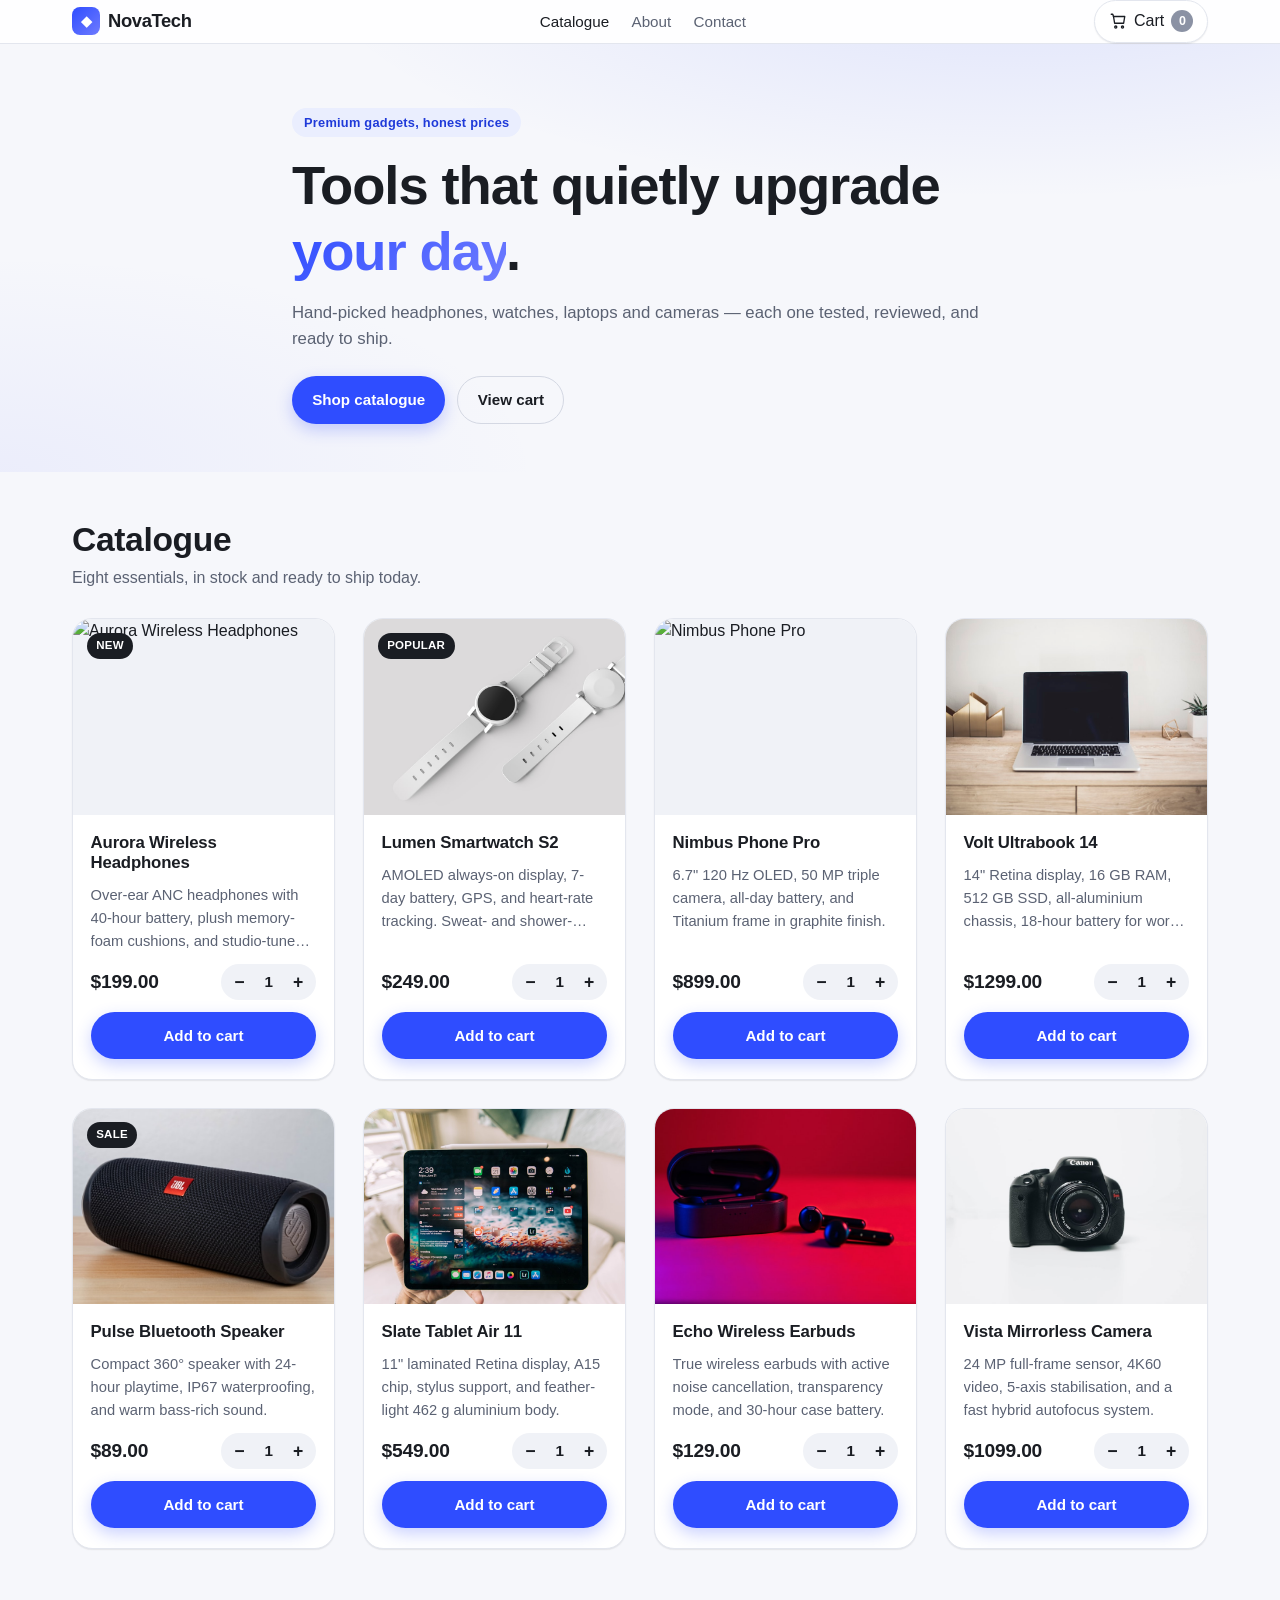
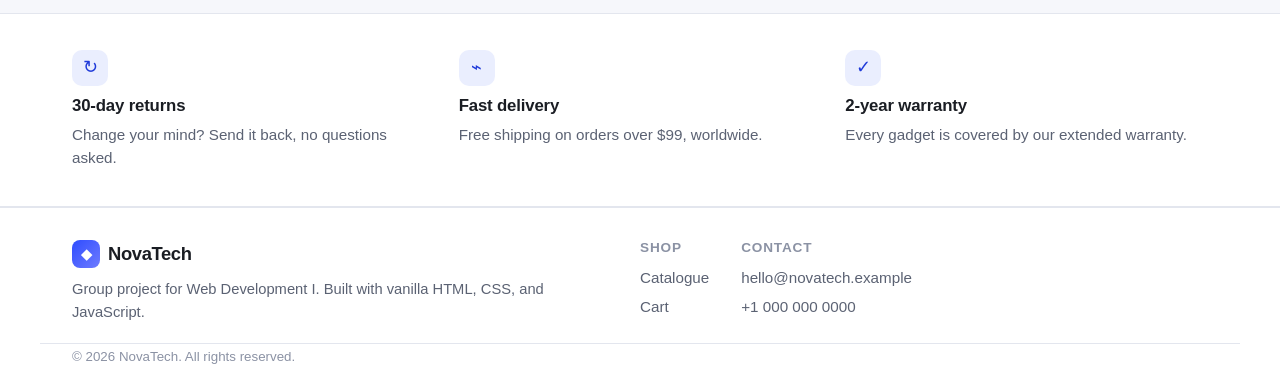
==== index.html @ 15fd9c62 "Build NovaTech gadgets shop (catalogue + cart) Add the catalogue and cart pages with vanilla HTML/CS" ====
<!DOCTYPE html>
<html lang="en">
  <head>
    <meta charset="UTF-8" />
    <meta name="viewport" content="width=device-width, initial-scale=1.0" />
    <title>NovaTech — Gadgets Shop</title>
    <meta
      name="description"
      content="NovaTech: a curated catalogue of premium gadgets — headphones, smartwatches, laptops and more."
    />
    <link rel="stylesheet" href="css/styles.css" />
  </head>
  <body>
    <header class="site-header">
      <div class="container header-inner">
        <a class="logo" href="index.html" aria-label="NovaTech home">
          <span class="logo-mark" aria-hidden="true">◆</span>
          <span class="logo-text">NovaTech</span>
        </a>
        <nav class="primary-nav" aria-label="Primary">
          <a href="index.html" class="nav-link active">Catalogue</a>
          <a href="#about" class="nav-link">About</a>
          <a href="#contact" class="nav-link">Contact</a>
        </nav>
        <a href="cart.html" class="cart-button" aria-label="Open cart">
          <svg
            class="cart-icon"
            viewBox="0 0 24 24"
            fill="none"
            stroke="currentColor"
            stroke-width="1.8"
            stroke-linecap="round"
            stroke-linejoin="round"
            aria-hidden="true"
          >
            <path d="M6 6h15l-1.5 9h-12z" />
            <circle cx="9" cy="20" r="1.4" />
            <circle cx="18" cy="20" r="1.4" />
            <path d="M3 3h2l1 3" />
          </svg>
          <span class="cart-label">Cart</span>
          <span class="cart-count" id="cart-count" aria-live="polite">0</span>
        </a>
      </div>
    </header>

    <main>
      <section class="hero">
        <div class="container hero-inner">
          <p class="eyebrow">Premium gadgets, honest prices</p>
          <h1 class="hero-title">
            Tools that quietly upgrade <span class="accent">your day</span>.
          </h1>
          <p class="hero-text">
            Hand-picked headphones, watches, laptops and cameras — each one
            tested, reviewed, and ready to ship.
          </p>
          <div class="hero-actions">
            <a href="#catalogue" class="button button-primary">Shop catalogue</a>
            <a href="cart.html" class="button button-ghost">View cart</a>
          </div>
        </div>
      </section>

      <section id="catalogue" class="catalogue">
        <div class="container">
          <div class="section-head">
            <h2 class="section-title">Catalogue</h2>
            <p class="section-sub">
              Eight essentials, in stock and ready to ship today.
            </p>
          </div>
          <div class="product-grid" id="product-grid">
            <!-- Filled by catalog.js -->
          </div>
        </div>
      </section>

      <section id="about" class="info-band">
        <div class="container info-grid">
          <div class="info-item">
            <div class="info-icon" aria-hidden="true">↻</div>
            <h3>30-day returns</h3>
            <p>Change your mind? Send it back, no questions asked.</p>
          </div>
          <div class="info-item">
            <div class="info-icon" aria-hidden="true">⌁</div>
            <h3>Fast delivery</h3>
            <p>Free shipping on orders over $99, worldwide.</p>
          </div>
          <div class="info-item">
            <div class="info-icon" aria-hidden="true">✓</div>
            <h3>2-year warranty</h3>
            <p>Every gadget is covered by our extended warranty.</p>
          </div>
        </div>
      </section>
    </main>

    <footer id="contact" class="site-footer">
      <div class="container footer-inner">
        <div>
          <a class="logo" href="index.html">
            <span class="logo-mark" aria-hidden="true">◆</span>
            <span class="logo-text">NovaTech</span>
          </a>
          <p class="footer-text">
            Group project for Web Development I. Built with vanilla HTML, CSS,
            and JavaScript.
          </p>
        </div>
        <div class="footer-cols">
          <div>
            <h4>Shop</h4>
            <a href="index.html#catalogue">Catalogue</a>
            <a href="cart.html">Cart</a>
          </div>
          <div>
            <h4>Contact</h4>
            <a href="mailto:hello@novatech.example">hello@novatech.example</a>
            <a href="tel:+10000000000">+1 000 000 0000</a>
          </div>
        </div>
      </div>
      <div class="container footer-bottom">
        <small>© <span id="year"></span> NovaTech. All rights reserved.</small>
      </div>
    </footer>

    <div class="toast" id="toast" role="status" aria-live="polite"></div>

    <script src="js/data.js"></script>
    <script src="js/cart-store.js"></script>
    <script src="js/header.js"></script>
    <script src="js/catalog.js"></script>
  </body>
</html>
---- css/styles.css ----
/* ----------------------------------------------------------
   NovaTech – styles
   Mobile-first stylesheet with three breakpoints:
     • base   : phones        (< 640px)
     • tablet : 640–1023px
     • desktop: 1024px and up
---------------------------------------------------------- */

:root {
  --bg: #f6f7fb;
  --surface: #ffffff;
  --surface-2: #f0f2f7;
  --text: #1a1d23;
  --text-muted: #5b6273;
  --text-soft: #8b92a4;
  --border: #e3e6ee;
  --border-strong: #d4d8e3;
  --accent: #2f4dff;
  --accent-strong: #1f3ad9;
  --accent-soft: #eaeefe;
  --positive: #1f9d55;
  --danger: #c8385a;
  --shadow-sm: 0 1px 2px rgba(20, 24, 35, 0.04),
    0 1px 1px rgba(20, 24, 35, 0.04);
  --shadow-md: 0 6px 16px rgba(20, 24, 35, 0.06),
    0 2px 4px rgba(20, 24, 35, 0.04);
  --shadow-lg: 0 18px 40px rgba(20, 24, 35, 0.1),
    0 4px 8px rgba(20, 24, 35, 0.04);
  --radius-sm: 8px;
  --radius-md: 14px;
  --radius-lg: 20px;
  --radius-pill: 999px;
  --container: 1200px;
  --transition: 180ms cubic-bezier(0.4, 0, 0.2, 1);
}

* {
  box-sizing: border-box;
}

[hidden] {
  display: none !important;
}

html {
  -webkit-text-size-adjust: 100%;
}

body {
  margin: 0;
  font-family: -apple-system, BlinkMacSystemFont, 'Segoe UI', Roboto, Inter,
    'Helvetica Neue', Arial, sans-serif;
  font-size: 16px;
  line-height: 1.55;
  color: var(--text);
  background: var(--bg);
  -webkit-font-smoothing: antialiased;
  -moz-osx-font-smoothing: grayscale;
  min-height: 100vh;
  display: flex;
  flex-direction: column;
}

main {
  flex: 1 0 auto;
}

img {
  max-width: 100%;
  display: block;
}

a {
  color: inherit;
  text-decoration: none;
}

h1,
h2,
h3,
h4 {
  margin: 0;
  font-weight: 600;
  letter-spacing: -0.01em;
  line-height: 1.2;
}

p {
  margin: 0;
}

button {
  font: inherit;
}

.container {
  max-width: var(--container);
  margin: 0 auto;
  padding: 0 1rem;
}

/* ===== Header ===== */
.site-header {
  position: sticky;
  top: 0;
  z-index: 20;
  background: rgba(255, 255, 255, 0.85);
  backdrop-filter: saturate(150%) blur(10px);
  -webkit-backdrop-filter: saturate(150%) blur(10px);
  border-bottom: 1px solid var(--border);
}

.header-inner {
  display: flex;
  align-items: center;
  justify-content: space-between;
  gap: 1rem;
  padding: 0.85rem 1rem;
}

.logo {
  display: inline-flex;
  align-items: center;
  gap: 0.5rem;
  font-weight: 700;
  letter-spacing: -0.02em;
  font-size: 1.15rem;
}

.logo-mark {
  display: inline-grid;
  place-items: center;
  width: 28px;
  height: 28px;
  border-radius: 8px;
  background: linear-gradient(135deg, var(--accent), #6e7bff);
  color: #fff;
  font-size: 0.9rem;
}

.primary-nav {
  display: none;
  gap: 1.4rem;
}

.nav-link {
  color: var(--text-muted);
  font-weight: 500;
  font-size: 0.95rem;
  transition: color var(--transition);
}

.nav-link:hover,
.nav-link.active {
  color: var(--text);
}

.cart-button {
  display: inline-flex;
  align-items: center;
  gap: 0.45rem;
  padding: 0.5rem 0.85rem;
  border-radius: var(--radius-pill);
  background: var(--surface);
  border: 1px solid var(--border);
  box-shadow: var(--shadow-sm);
  color: var(--text);
  font-weight: 500;
  transition: transform var(--transition), border-color var(--transition);
}

.cart-button:hover {
  border-color: var(--border-strong);
  transform: translateY(-1px);
}

.cart-button.active {
  border-color: var(--accent);
  color: var(--accent);
}

.cart-icon {
  width: 18px;
  height: 18px;
}

.cart-label {
  display: none;
}

.cart-count {
  display: inline-grid;
  place-items: center;
  min-width: 22px;
  height: 22px;
  padding: 0 6px;
  border-radius: var(--radius-pill);
  background: var(--accent);
  color: #fff;
  font-size: 0.78rem;
  font-weight: 600;
  line-height: 1;
  transition: background var(--transition);
}

.cart-count[data-empty='true'] {
  background: var(--text-soft);
}

/* ===== Hero ===== */
.hero {
  padding: 3rem 0 2rem;
  background: radial-gradient(
      1200px 400px at 80% -20%,
      rgba(47, 77, 255, 0.12),
      transparent 60%
    ),
    radial-gradient(
      900px 360px at 0% 100%,
      rgba(110, 123, 255, 0.08),
      transparent 60%
    );
}

.hero-inner {
  max-width: 760px;
}

.eyebrow {
  display: inline-block;
  padding: 0.3rem 0.75rem;
  border-radius: var(--radius-pill);
  background: var(--accent-soft);
  color: var(--accent-strong);
  font-size: 0.8rem;
  font-weight: 600;
  letter-spacing: 0.02em;
  margin-bottom: 1rem;
}

.hero-title {
  font-size: clamp(2rem, 5vw + 1rem, 3.4rem);
  letter-spacing: -0.02em;
  margin-bottom: 1rem;
}

.accent {
  background: linear-gradient(135deg, var(--accent), #6e7bff);
  -webkit-background-clip: text;
  background-clip: text;
  color: transparent;
}

.hero-text {
  color: var(--text-muted);
  font-size: 1.05rem;
  margin-bottom: 1.5rem;
}

.hero-actions {
  display: flex;
  gap: 0.75rem;
  flex-wrap: wrap;
}

/* ===== Buttons ===== */
.button {
  --bg: var(--accent);
  --fg: #fff;
  display: inline-flex;
  align-items: center;
  justify-content: center;
  gap: 0.4rem;
  padding: 0.7rem 1.2rem;
  border-radius: var(--radius-pill);
  border: 1px solid transparent;
  background: var(--bg);
  color: var(--fg);
  font-weight: 600;
  font-size: 0.95rem;
  cursor: pointer;
  transition: transform var(--transition), background var(--transition),
    border-color var(--transition), box-shadow var(--transition),
    color var(--transition);
}

.button:focus-visible {
  outline: 2px solid var(--accent);
  outline-offset: 3px;
}

.button:hover {
  transform: translateY(-1px);
}

.button:disabled {
  opacity: 0.7;
  cursor: not-allowed;
  transform: none;
}

.button-primary {
  --bg: var(--accent);
  --fg: #fff;
  box-shadow: 0 6px 16px rgba(47, 77, 255, 0.25);
}

.button-primary:hover {
  background: var(--accent-strong);
}

.button-ghost {
  --bg: transparent;
  --fg: var(--text);
  border-color: var(--border-strong);
}

.button-ghost:hover {
  background: var(--surface);
}

.button-link {
  --bg: transparent;
  --fg: var(--accent-strong);
  padding: 0.4rem 0;
  border-radius: 0;
  font-weight: 500;
}

.button-link:hover {
  background: transparent;
  color: var(--accent);
  transform: none;
}

.button-block {
  width: 100%;
}

/* ===== Section heads ===== */
.catalogue {
  padding: 3rem 0 4rem;
}

.section-head {
  margin-bottom: 1.75rem;
  display: flex;
  flex-direction: column;
  gap: 0.35rem;
}

.section-title {
  font-size: clamp(1.6rem, 3vw, 2.1rem);
}

.section-sub {
  color: var(--text-muted);
}

/* ===== Product grid ===== */
.product-grid {
  display: grid;
  grid-template-columns: 1fr;
  gap: 1.25rem;
}

.product-card {
  display: flex;
  flex-direction: column;
  background: var(--surface);
  border: 1px solid var(--border);
  border-radius: var(--radius-lg);
  overflow: hidden;
  box-shadow: var(--shadow-sm);
  transition: transform var(--transition), box-shadow var(--transition),
    border-color var(--transition);
}

.product-card:hover {
  transform: translateY(-2px);
  border-color: var(--border-strong);
  box-shadow: var(--shadow-md);
}

.product-media {
  position: relative;
  aspect-ratio: 4 / 3;
  background: var(--surface-2);
  overflow: hidden;
}

.product-image {
  width: 100%;
  height: 100%;
  object-fit: cover;
  transition: transform 400ms ease;
}

.product-card:hover .product-image {
  transform: scale(1.04);
}

.product-badge {
  position: absolute;
  top: 0.85rem;
  left: 0.85rem;
  padding: 0.25rem 0.6rem;
  border-radius: var(--radius-pill);
  background: var(--text);
  color: #fff;
  font-size: 0.72rem;
  font-weight: 600;
  letter-spacing: 0.02em;
  text-transform: uppercase;
}

.product-body {
  padding: 1.1rem 1.1rem 1.2rem;
  display: flex;
  flex-direction: column;
  gap: 0.7rem;
  flex: 1;
}

.product-name {
  font-size: 1.05rem;
}

.product-desc {
  color: var(--text-muted);
  font-size: 0.92rem;
  display: -webkit-box;
  -webkit-line-clamp: 3;
  -webkit-box-orient: vertical;
  overflow: hidden;
}

.product-foot {
  display: flex;
  align-items: center;
  justify-content: space-between;
  gap: 0.75rem;
  margin-top: auto;
}

.product-price {
  font-size: 1.2rem;
  font-weight: 700;
  letter-spacing: -0.01em;
}

/* ===== Quantity control ===== */
.qty-control,
.cart-row-qty {
  display: inline-flex;
  align-items: center;
  background: var(--surface-2);
  border-radius: var(--radius-pill);
  padding: 0.2rem;
  gap: 0.15rem;
}

.qty-btn {
  width: 30px;
  height: 30px;
  border: 0;
  border-radius: var(--radius-pill);
  background: transparent;
  color: var(--text);
  font-size: 1.1rem;
  font-weight: 600;
  cursor: pointer;
  transition: background var(--transition);
}

.qty-btn:hover {
  background: var(--surface);
}

.qty-btn:focus-visible {
  outline: 2px solid var(--accent);
  outline-offset: 1px;
}

.qty-value {
  min-width: 24px;
  text-align: center;
  font-weight: 600;
  font-size: 0.95rem;
}

/* ===== Info band ===== */
.info-band {
  background: var(--surface);
  border-top: 1px solid var(--border);
  border-bottom: 1px solid var(--border);
  padding: 2.25rem 0;
}

.info-grid {
  display: grid;
  grid-template-columns: 1fr;
  gap: 1.5rem;
}

.info-item {
  display: flex;
  flex-direction: column;
  gap: 0.4rem;
}

.info-icon {
  display: inline-grid;
  place-items: center;
  width: 36px;
  height: 36px;
  border-radius: 10px;
  background: var(--accent-soft);
  color: var(--accent-strong);
  font-size: 1.1rem;
  margin-bottom: 0.25rem;
}

.info-item h3 {
  font-size: 1.05rem;
}

.info-item p {
  color: var(--text-muted);
  font-size: 0.95rem;
}

/* ===== Footer ===== */
.site-footer {
  background: var(--surface);
  border-top: 1px solid var(--border);
  margin-top: auto;
  padding: 2rem 0 1rem;
}

.footer-inner {
  display: grid;
  grid-template-columns: 1fr;
  gap: 1.5rem;
  margin-bottom: 1.25rem;
}

.footer-text {
  color: var(--text-muted);
  font-size: 0.92rem;
  margin-top: 0.6rem;
}

.footer-cols {
  display: grid;
  grid-template-columns: 1fr 1fr;
  gap: 1.5rem;
}

.footer-cols h4 {
  font-size: 0.85rem;
  text-transform: uppercase;
  letter-spacing: 0.06em;
  margin-bottom: 0.5rem;
  color: var(--text-soft);
}

.footer-cols a {
  display: block;
  color: var(--text-muted);
  padding: 0.15rem 0;
  font-size: 0.95rem;
  transition: color var(--transition);
}

.footer-cols a:hover {
  color: var(--text);
}

.footer-bottom {
  border-top: 1px solid var(--border);
  padding-top: 1rem;
  color: var(--text-soft);
}

/* ===== Cart page ===== */
.cart-page {
  padding: 2.5rem 0 4rem;
}

.page-head {
  margin-bottom: 1.75rem;
}

.page-title {
  font-size: clamp(1.8rem, 3vw, 2.3rem);
  letter-spacing: -0.02em;
}

.page-sub {
  color: var(--text-muted);
  margin-top: 0.35rem;
}

.cart-layout {
  display: grid;
  grid-template-columns: 1fr;
  gap: 1.5rem;
}

.cart-items {
  display: flex;
  flex-direction: column;
  gap: 1rem;
}

.cart-row {
  display: grid;
  grid-template-columns: 84px 1fr;
  grid-template-areas:
    'media info'
    'qty   price';
  gap: 0.85rem 1rem;
  background: var(--surface);
  border: 1px solid var(--border);
  border-radius: var(--radius-md);
  padding: 0.9rem;
  align-items: center;
}

.cart-row-media {
  grid-area: media;
  display: block;
  width: 84px;
  height: 84px;
  border-radius: 10px;
  overflow: hidden;
  background: var(--surface-2);
}

.cart-row-media img {
  width: 100%;
  height: 100%;
  object-fit: cover;
}

.cart-row-info {
  grid-area: info;
  min-width: 0;
}

.cart-row-name {
  font-size: 1rem;
  margin-bottom: 0.25rem;
}

.cart-row-desc {
  font-size: 0.85rem;
  color: var(--text-muted);
  display: -webkit-box;
  -webkit-line-clamp: 2;
  -webkit-box-orient: vertical;
  overflow: hidden;
  margin-bottom: 0.4rem;
}

.link-btn {
  border: 0;
  background: transparent;
  padding: 0;
  color: var(--danger);
  font-size: 0.85rem;
  font-weight: 500;
  cursor: pointer;
}

.link-btn:hover {
  text-decoration: underline;
}

.cart-row-qty {
  grid-area: qty;
  justify-self: start;
}

.cart-row-price {
  grid-area: price;
  text-align: right;
  justify-self: end;
}

.cart-row-line-total {
  font-weight: 700;
  font-size: 1.1rem;
}

.cart-row-unit {
  color: var(--text-soft);
  font-size: 0.82rem;
}

.cart-summary {
  background: var(--surface);
  border: 1px solid var(--border);
  border-radius: var(--radius-md);
  padding: 1.25rem;
  display: flex;
  flex-direction: column;
  gap: 0.75rem;
  align-self: start;
}

.summary-title {
  font-size: 1.05rem;
  margin-bottom: 0.25rem;
}

.summary-list {
  margin: 0;
  padding: 0;
  display: flex;
  flex-direction: column;
  gap: 0.4rem;
}

.summary-row {
  display: flex;
  justify-content: space-between;
  font-size: 0.95rem;
  color: var(--text-muted);
}

.summary-row dt,
.summary-row dd {
  margin: 0;
}

.summary-row dd {
  color: var(--text);
  font-weight: 500;
}

.summary-total {
  border-top: 1px solid var(--border);
  padding-top: 0.65rem;
  margin-top: 0.4rem;
  font-size: 1.05rem;
}

.summary-total dt,
.summary-total dd {
  font-weight: 700;
  color: var(--text);
}

.summary-note {
  font-size: 0.85rem;
  color: var(--text-muted);
  background: var(--surface-2);
  padding: 0.5rem 0.7rem;
  border-radius: 8px;
}

.summary-note[data-tone='positive'] {
  background: rgba(31, 157, 85, 0.1);
  color: var(--positive);
}

/* Empty cart state */
.cart-empty {
  text-align: center;
  padding: 3rem 1rem;
  display: flex;
  flex-direction: column;
  align-items: center;
  gap: 0.75rem;
}

.empty-art {
  font-size: 3rem;
  color: var(--text-soft);
  margin-bottom: 0.25rem;
}

.cart-empty h2 {
  font-size: 1.5rem;
}

.cart-empty p {
  color: var(--text-muted);
  margin-bottom: 0.75rem;
}

/* ===== Toast ===== */
.toast {
  position: fixed;
  left: 50%;
  bottom: 24px;
  transform: translate(-50%, 20px);
  background: #1a1d23;
  color: #fff;
  padding: 0.7rem 1.1rem;
  border-radius: var(--radius-pill);
  font-size: 0.9rem;
  font-weight: 500;
  box-shadow: var(--shadow-lg);
  opacity: 0;
  pointer-events: none;
  transition: transform var(--transition), opacity var(--transition);
  z-index: 50;
}

.toast[data-visible='true'] {
  opacity: 1;
  transform: translate(-50%, 0);
}

/* =========================================================
   Tablet — 640px and up
========================================================= */
@media (min-width: 640px) {
  .container {
    padding: 0 1.5rem;
  }

  .hero {
    padding: 4rem 0 3rem;
  }

  .cart-label {
    display: inline;
  }

  .product-grid {
    grid-template-columns: repeat(2, 1fr);
    gap: 1.5rem;
  }

  .info-grid {
    grid-template-columns: repeat(3, 1fr);
  }

  .footer-inner {
    grid-template-columns: 1fr 1fr;
  }

  .cart-row {
    grid-template-columns: 110px 1fr auto auto;
    grid-template-areas: 'media info qty price';
    gap: 1rem 1.25rem;
    padding: 1rem 1.1rem;
  }

  .cart-row-media {
    width: 110px;
    height: 110px;
  }
}

/* =========================================================
   Desktop — 1024px and up
========================================================= */
@media (min-width: 1024px) {
  .container {
    padding: 0 2rem;
  }

  .primary-nav {
    display: inline-flex;
  }

  .product-grid {
    grid-template-columns: repeat(4, 1fr);
    gap: 1.75rem;
  }

  .cart-layout {
    grid-template-columns: minmax(0, 1fr) 340px;
    gap: 2rem;
  }

  .footer-inner {
    grid-template-columns: 2fr 1fr 1fr;
  }
}

/* Reduce motion */
@media (prefers-reduced-motion: reduce) {
  *,
  *::before,
  *::after {
    transition: none !important;
    animation: none !important;
  }
}
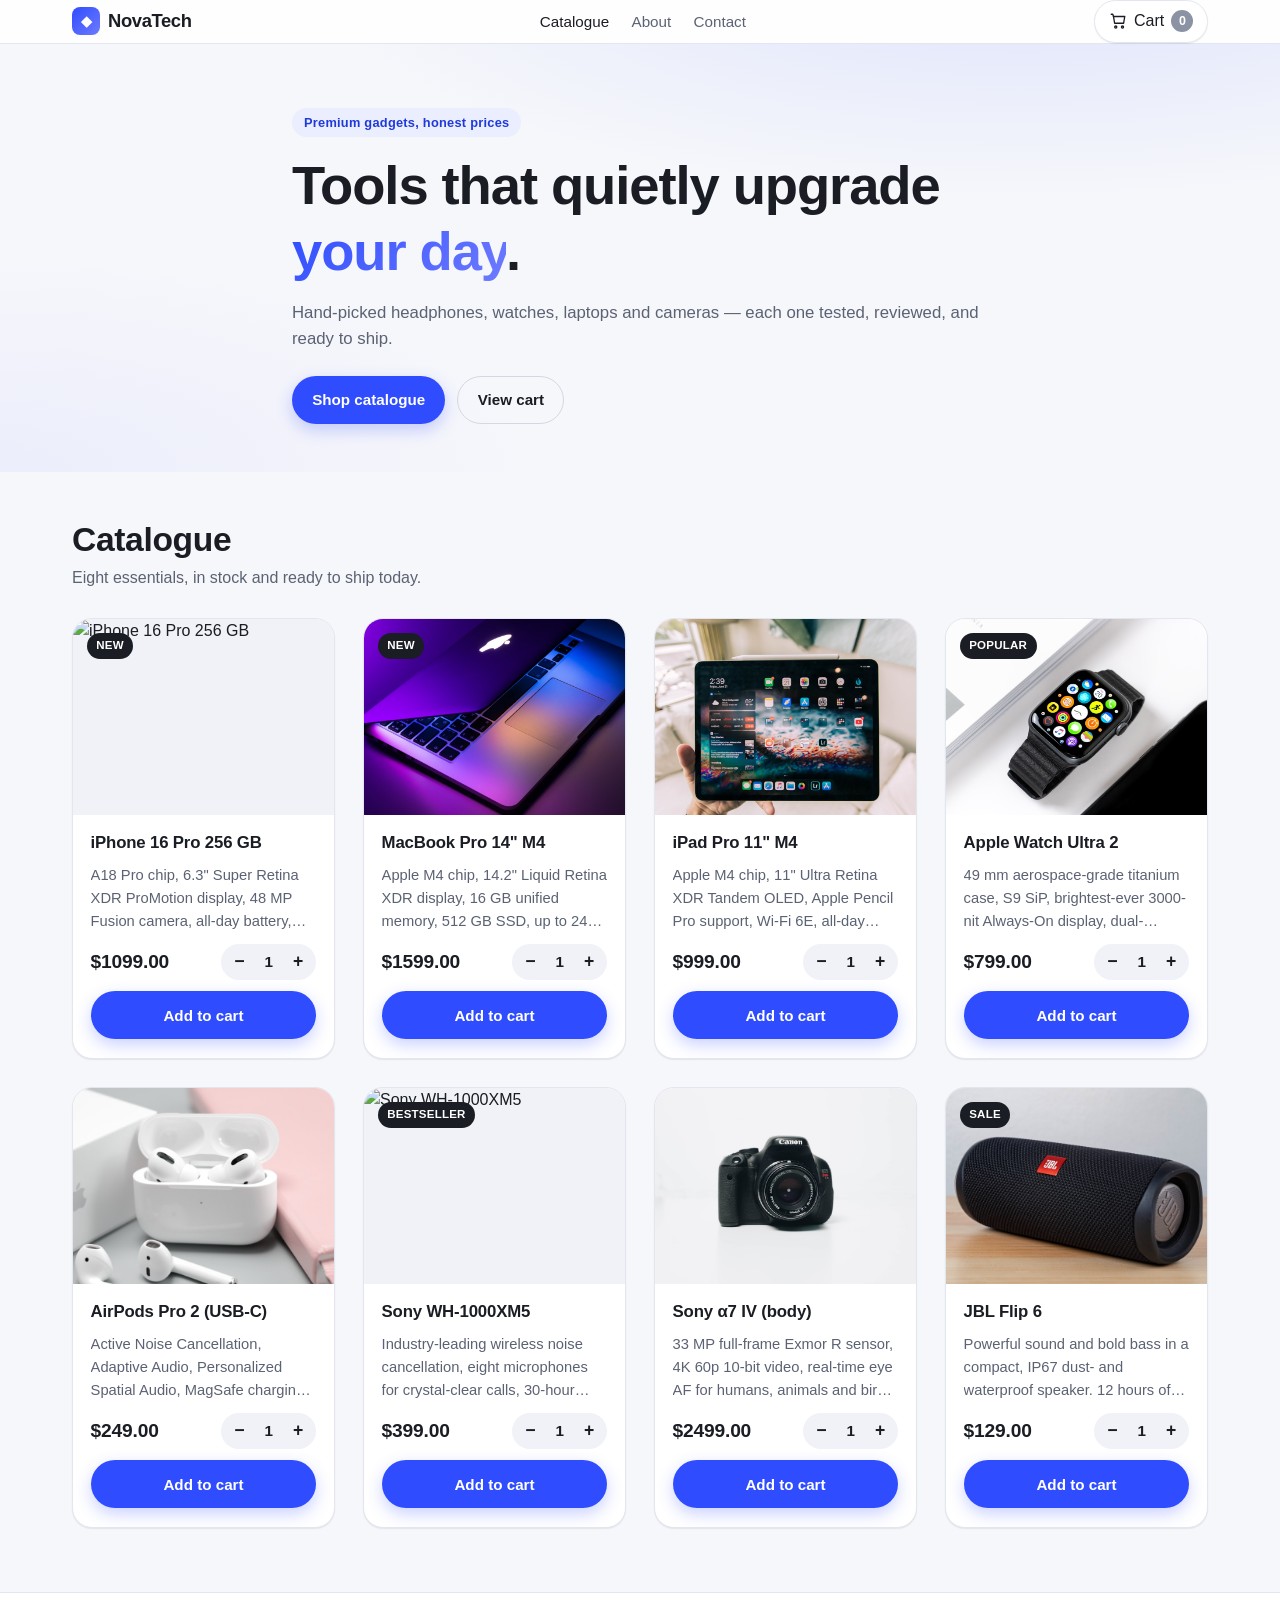
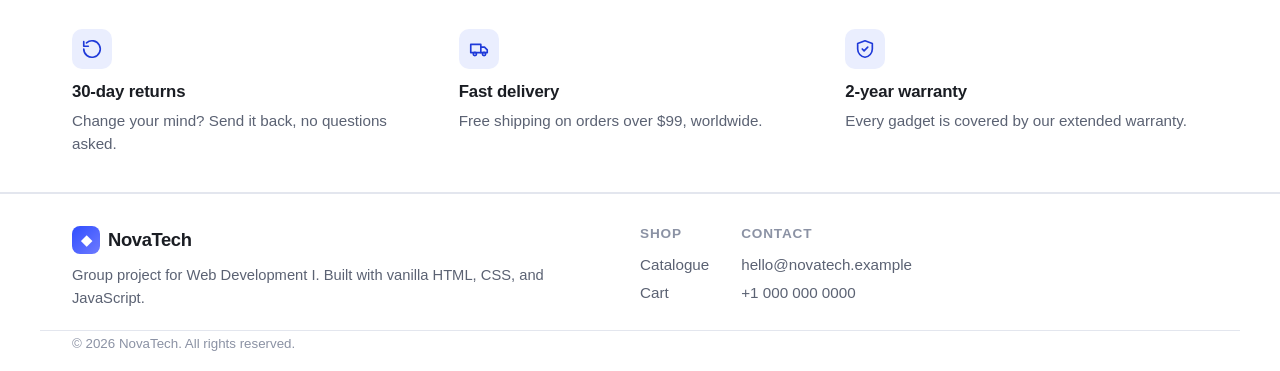
==== commit 2a0c06de: "Replace info-band glyphs with clean SVG icons The previous text glyphs (↻, ⌁, ✓) rendered inconsiste" ====
--- a/index.html
+++ b/index.html
@@ -79,17 +79,55 @@
       <section id="about" class="info-band">
         <div class="container info-grid">
           <div class="info-item">
-            <div class="info-icon" aria-hidden="true">↻</div>
+            <div class="info-icon" aria-hidden="true">
+              <svg
+                viewBox="0 0 24 24"
+                fill="none"
+                stroke="currentColor"
+                stroke-width="1.8"
+                stroke-linecap="round"
+                stroke-linejoin="round"
+              >
+                <path d="M3 12a9 9 0 1 0 3-6.7" />
+                <path d="M3 4v5h5" />
+              </svg>
+            </div>
             <h3>30-day returns</h3>
             <p>Change your mind? Send it back, no questions asked.</p>
           </div>
           <div class="info-item">
-            <div class="info-icon" aria-hidden="true">⌁</div>
+            <div class="info-icon" aria-hidden="true">
+              <svg
+                viewBox="0 0 24 24"
+                fill="none"
+                stroke="currentColor"
+                stroke-width="1.8"
+                stroke-linecap="round"
+                stroke-linejoin="round"
+              >
+                <path d="M3 7h11v9H3z" />
+                <path d="M14 10h4l3 3v3h-7" />
+                <circle cx="7.5" cy="17.5" r="1.8" />
+                <circle cx="17.5" cy="17.5" r="1.8" />
+              </svg>
+            </div>
             <h3>Fast delivery</h3>
             <p>Free shipping on orders over $99, worldwide.</p>
           </div>
           <div class="info-item">
-            <div class="info-icon" aria-hidden="true">✓</div>
+            <div class="info-icon" aria-hidden="true">
+              <svg
+                viewBox="0 0 24 24"
+                fill="none"
+                stroke="currentColor"
+                stroke-width="1.8"
+                stroke-linecap="round"
+                stroke-linejoin="round"
+              >
+                <path d="M12 3l8 3v6c0 4.5-3.4 8.4-8 9-4.6-.6-8-4.5-8-9V6l8-3z" />
+                <path d="M9 12l2 2 4-4" />
+              </svg>
+            </div>
             <h3>2-year warranty</h3>
             <p>Every gadget is covered by our extended warranty.</p>
           </div>
--- a/css/styles.css
+++ b/css/styles.css
@@ -512,13 +512,17 @@
 .info-icon {
   display: inline-grid;
   place-items: center;
-  width: 36px;
-  height: 36px;
+  width: 40px;
+  height: 40px;
   border-radius: 10px;
   background: var(--accent-soft);
   color: var(--accent-strong);
-  font-size: 1.1rem;
-  margin-bottom: 0.25rem;
+  margin-bottom: 0.4rem;
+}
+
+.info-icon svg {
+  width: 22px;
+  height: 22px;
 }
 
 .info-item h3 {
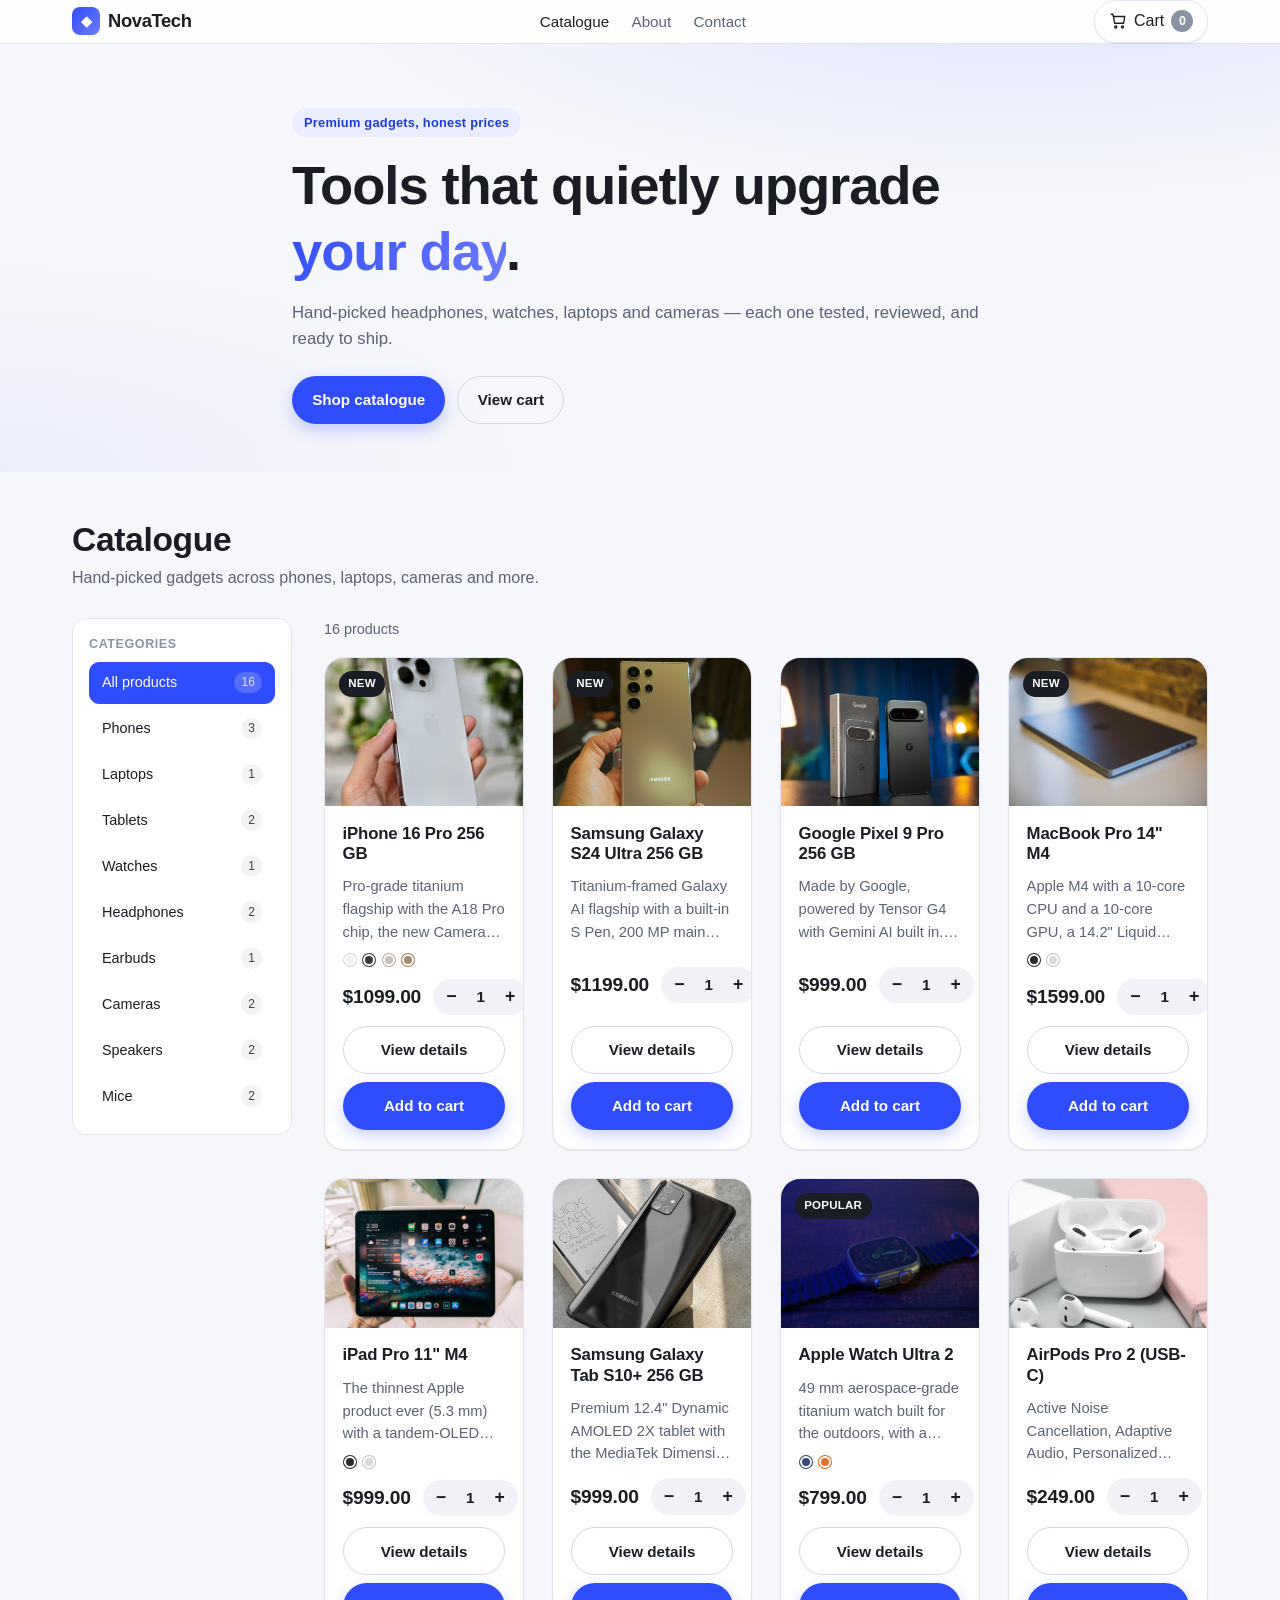
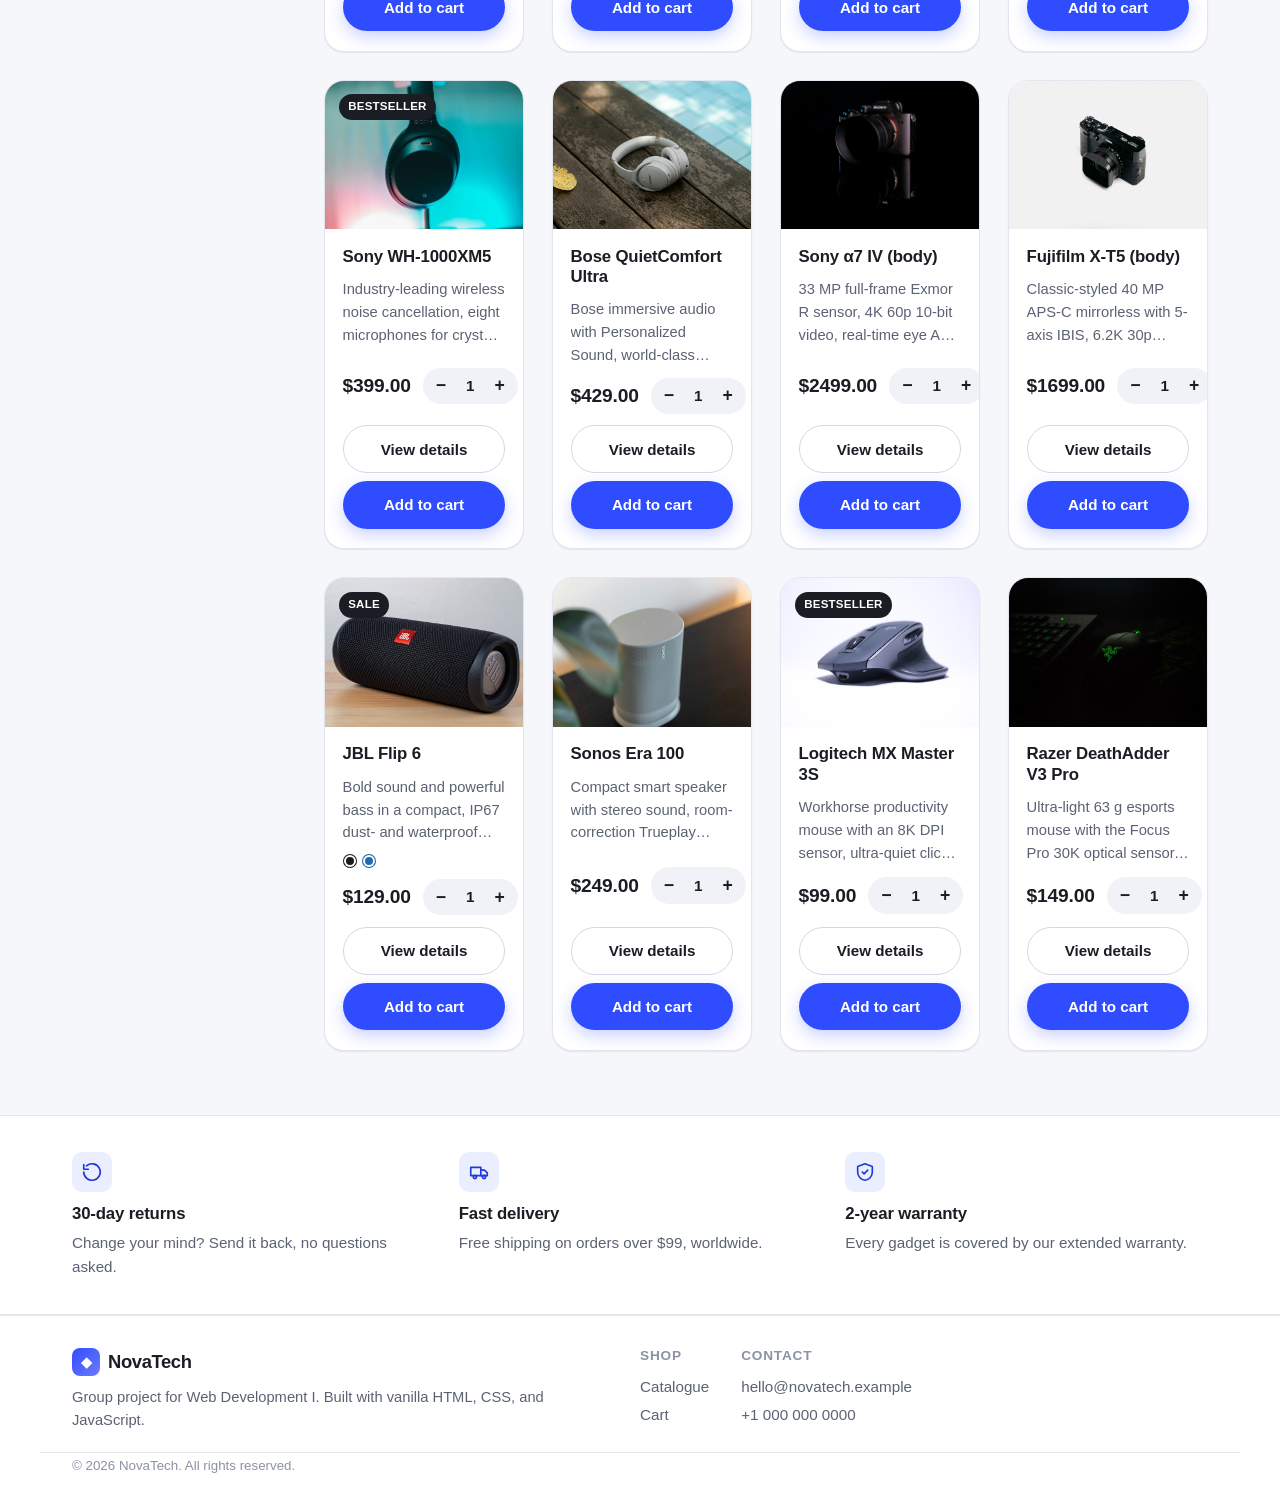
==== commit c7fa8db4: "Add 8 products, category filter, payment methods (Card / Kaspi.kz / Apple Pay) Co-Authored-By: Devin" ====
--- a/index.html
+++ b/index.html
@@ -67,11 +67,27 @@
           <div class="section-head">
             <h2 class="section-title">Catalogue</h2>
             <p class="section-sub">
-              Eight essentials, in stock and ready to ship today.
+              Hand-picked gadgets across phones, laptops, cameras and more.
             </p>
           </div>
-          <div class="product-grid" id="product-grid">
-            <!-- Filled by catalog.js -->
+          <div class="catalog-layout">
+            <aside class="catalog-sidebar" aria-label="Filter by category">
+              <h3 class="sidebar-title">Categories</h3>
+              <ul class="category-list" id="category-list" role="list">
+                <!-- Filled by catalog.js -->
+              </ul>
+            </aside>
+            <div class="catalog-main">
+              <div class="catalog-toolbar">
+                <span class="catalog-result-count" id="catalog-result-count" aria-live="polite"></span>
+              </div>
+              <div class="product-grid" id="product-grid">
+                <!-- Filled by catalog.js -->
+              </div>
+              <p class="catalog-empty" id="catalog-empty" hidden>
+                No products in this category yet.
+              </p>
+            </div>
           </div>
         </div>
       </section>
--- a/css/styles.css
+++ b/css/styles.css
@@ -383,6 +383,7 @@
 }
 
 .product-media {
+  display: block;
   position: relative;
   aspect-ratio: 4 / 3;
   background: var(--surface-2);
@@ -424,6 +425,17 @@
 
 .product-name {
   font-size: 1.05rem;
+}
+
+.product-name a,
+.cart-row-name a {
+  color: inherit;
+  text-decoration: none;
+}
+
+.product-name a:hover,
+.cart-row-name a:hover {
+  color: var(--accent);
 }
 
 .product-desc {
@@ -879,12 +891,810 @@
   }
 
   .cart-layout {
-    grid-template-columns: minmax(0, 1fr) 340px;
+    grid-template-columns: minmax(0, 1fr) 400px;
     gap: 2rem;
   }
 
   .footer-inner {
     grid-template-columns: 2fr 1fr 1fr;
+  }
+}
+
+/* =========================================================
+   Color swatches (used on cards, cart rows, and detail page)
+========================================================= */
+.swatch {
+  --swatch-color: #d0d3da;
+  display: inline-block;
+  width: 18px;
+  height: 18px;
+  border-radius: 50%;
+  background: var(--swatch-color);
+  border: 1px solid rgba(20, 24, 35, 0.12);
+  box-shadow: inset 0 0 0 2px var(--surface);
+  cursor: pointer;
+  padding: 0;
+  vertical-align: middle;
+  transition: transform var(--transition), box-shadow var(--transition);
+}
+
+.swatch--xs {
+  width: 14px;
+  height: 14px;
+  cursor: default;
+}
+
+.swatch--inline {
+  width: 12px;
+  height: 12px;
+  cursor: default;
+  box-shadow: inset 0 0 0 1.5px var(--surface);
+}
+
+.swatch--lg {
+  width: 30px;
+  height: 30px;
+  border: 2px solid var(--border);
+  box-shadow: inset 0 0 0 3px var(--surface);
+}
+
+.swatch--lg:hover {
+  transform: scale(1.06);
+}
+
+.swatch--lg:focus-visible {
+  outline: 2px solid var(--accent);
+  outline-offset: 2px;
+}
+
+.swatch.is-active {
+  border-color: var(--accent);
+  box-shadow: inset 0 0 0 3px var(--surface), 0 0 0 2px var(--accent);
+}
+
+/* =========================================================
+   Product card extras
+========================================================= */
+.product-colors {
+  display: flex;
+  align-items: center;
+  gap: 0.35rem;
+  margin-top: -0.1rem;
+}
+
+.product-colors-more {
+  font-size: 0.78rem;
+  color: var(--text-muted);
+  margin-left: 0.15rem;
+}
+
+.product-actions {
+  display: grid;
+  gap: 0.5rem;
+  margin-top: auto;
+}
+
+/* Cart row: show selected colour next to name */
+.cart-row-color {
+  display: inline-flex;
+  align-items: center;
+  gap: 0.4rem;
+  font-size: 0.85rem;
+  color: var(--text-muted);
+  margin-top: 0.1rem;
+}
+
+/* =========================================================
+   Product detail page
+========================================================= */
+.product-detail {
+  padding: 1.5rem 0 3rem;
+}
+
+.breadcrumb {
+  font-size: 0.88rem;
+  color: var(--text-muted);
+  display: flex;
+  align-items: center;
+  flex-wrap: wrap;
+  gap: 0.4rem;
+  margin-bottom: 1.5rem;
+}
+
+.breadcrumb a {
+  color: var(--text-muted);
+  transition: color var(--transition);
+}
+
+.breadcrumb a:hover {
+  color: var(--accent);
+}
+
+.breadcrumb span[aria-hidden='true'] {
+  color: var(--text-soft);
+}
+
+.product-layout {
+  display: grid;
+  grid-template-columns: 1fr;
+  gap: 1.5rem;
+  margin-bottom: 2.5rem;
+}
+
+.product-gallery-frame {
+  position: relative;
+  background: var(--surface);
+  border-radius: var(--radius-lg);
+  overflow: hidden;
+  border: 1px solid var(--border);
+  aspect-ratio: 4 / 3;
+}
+
+.product-gallery-image {
+  width: 100%;
+  height: 100%;
+  object-fit: cover;
+  transition: opacity var(--transition);
+}
+
+.product-summary {
+  display: flex;
+  flex-direction: column;
+  gap: 1rem;
+}
+
+.product-title {
+  font-size: 1.7rem;
+  letter-spacing: -0.02em;
+}
+
+.product-tagline {
+  color: var(--text-muted);
+  font-size: 1rem;
+  line-height: 1.55;
+}
+
+.product-price-row {
+  display: flex;
+  align-items: baseline;
+  gap: 0.75rem;
+}
+
+.product-price-lg {
+  font-size: 1.6rem;
+  font-weight: 700;
+  letter-spacing: -0.02em;
+}
+
+.product-color-section {
+  display: flex;
+  flex-direction: column;
+  gap: 0.55rem;
+  padding: 0.85rem 0;
+  border-top: 1px solid var(--border);
+  border-bottom: 1px solid var(--border);
+}
+
+.product-color-head {
+  display: flex;
+  align-items: baseline;
+  justify-content: space-between;
+  gap: 0.5rem;
+}
+
+.product-color-label {
+  font-size: 0.78rem;
+  font-weight: 600;
+  letter-spacing: 0.04em;
+  text-transform: uppercase;
+  color: var(--text-soft);
+}
+
+.product-color-name {
+  font-size: 0.95rem;
+  font-weight: 500;
+  color: var(--text);
+}
+
+.product-swatches {
+  display: flex;
+  flex-wrap: wrap;
+  gap: 0.6rem;
+  align-items: center;
+}
+
+.product-buy-row {
+  display: flex;
+  align-items: center;
+  gap: 0.75rem;
+  flex-wrap: wrap;
+  margin-top: 0.25rem;
+}
+
+.product-buy-row .button {
+  flex: 1 1 auto;
+  min-width: 0;
+}
+
+.product-perks {
+  list-style: none;
+  padding: 0;
+  margin: 0.25rem 0 0;
+  display: grid;
+  gap: 0.4rem;
+  font-size: 0.9rem;
+  color: var(--text-muted);
+}
+
+.product-perks li {
+  position: relative;
+  padding-left: 1.1rem;
+}
+
+.product-perks li::before {
+  content: '';
+  position: absolute;
+  left: 0;
+  top: 0.55rem;
+  width: 6px;
+  height: 6px;
+  border-radius: 50%;
+  background: var(--accent);
+}
+
+/* Specifications */
+.product-specs {
+  margin-top: 1.5rem;
+}
+
+.spec-list {
+  display: grid;
+  grid-template-columns: 1fr;
+  gap: 0;
+  margin: 1rem 0 0;
+  border-top: 1px solid var(--border);
+}
+
+.spec-list dt,
+.spec-list dd {
+  margin: 0;
+  padding: 0.85rem 0.25rem;
+  border-bottom: 1px solid var(--border);
+}
+
+.spec-list dt {
+  font-weight: 600;
+  color: var(--text);
+  font-size: 0.9rem;
+}
+
+.spec-list dd {
+  color: var(--text-muted);
+  font-size: 0.95rem;
+  padding-left: 0;
+}
+
+/* =========================================================
+   Product detail page — responsive overrides
+========================================================= */
+@media (min-width: 640px) {
+  .product-layout {
+    grid-template-columns: minmax(0, 1.05fr) minmax(0, 1fr);
+    gap: 2rem;
+  }
+
+  .product-detail {
+    padding: 2rem 0 3.5rem;
+  }
+
+  .spec-list {
+    grid-template-columns: minmax(160px, 220px) 1fr;
+    column-gap: 1.5rem;
+  }
+
+  .spec-list dt,
+  .spec-list dd {
+    padding: 0.95rem 0.25rem;
+  }
+}
+
+@media (min-width: 1024px) {
+  .product-layout {
+    grid-template-columns: minmax(0, 1.1fr) minmax(0, 0.9fr);
+    gap: 2.75rem;
+  }
+
+  .product-title {
+    font-size: 2rem;
+  }
+
+  .product-price-lg {
+    font-size: 1.85rem;
+  }
+}
+
+/* =========================================================
+   Catalog layout — category sidebar + product grid
+========================================================= */
+.catalog-layout {
+  display: grid;
+  grid-template-columns: 1fr;
+  gap: 1.25rem;
+  align-items: start;
+}
+
+.catalog-sidebar {
+  background: var(--surface);
+  border: 1px solid var(--border);
+  border-radius: var(--radius-md);
+  padding: 1rem;
+}
+
+.sidebar-title {
+  font-size: 0.78rem;
+  font-weight: 600;
+  letter-spacing: 0.05em;
+  text-transform: uppercase;
+  color: var(--text-soft);
+  margin-bottom: 0.6rem;
+}
+
+.category-list {
+  list-style: none;
+  margin: 0;
+  padding: 0;
+  display: flex;
+  gap: 0.4rem;
+  overflow-x: auto;
+  scrollbar-width: thin;
+}
+
+.category-link {
+  display: inline-flex;
+  align-items: center;
+  gap: 0.5rem;
+  padding: 0.55rem 0.85rem;
+  background: var(--surface-2);
+  border: 1px solid var(--border);
+  border-radius: var(--radius-pill);
+  font-size: 0.9rem;
+  color: var(--text);
+  cursor: pointer;
+  white-space: nowrap;
+  transition: background var(--transition), border-color var(--transition),
+    color var(--transition);
+}
+
+.category-link:hover {
+  border-color: var(--border-strong);
+  background: var(--surface);
+}
+
+.category-link.is-active {
+  background: var(--accent);
+  color: #fff;
+  border-color: var(--accent);
+}
+
+.category-count {
+  font-size: 0.75rem;
+  font-weight: 500;
+  background: rgba(0, 0, 0, 0.06);
+  padding: 0.1rem 0.45rem;
+  border-radius: 999px;
+  color: inherit;
+  opacity: 0.85;
+}
+
+.category-link.is-active .category-count {
+  background: rgba(255, 255, 255, 0.22);
+}
+
+.catalog-toolbar {
+  display: flex;
+  justify-content: space-between;
+  align-items: center;
+  margin-bottom: 1rem;
+}
+
+.catalog-result-count {
+  font-size: 0.9rem;
+  color: var(--text-muted);
+}
+
+.catalog-empty {
+  text-align: center;
+  padding: 3rem 1rem;
+  color: var(--text-muted);
+  background: var(--surface);
+  border: 1px dashed var(--border);
+  border-radius: var(--radius-md);
+}
+
+/* =========================================================
+   Cart side column — wraps summary + payment + actions
+========================================================= */
+.cart-side {
+  display: flex;
+  flex-direction: column;
+  gap: 1rem;
+}
+
+.cart-side-actions {
+  display: flex;
+  flex-direction: column;
+  gap: 0.5rem;
+  align-items: stretch;
+}
+
+/* =========================================================
+   Payment section
+========================================================= */
+.cart-payment {
+  background: var(--surface);
+  border: 1px solid var(--border);
+  border-radius: var(--radius-md);
+  padding: 1.25rem;
+  display: flex;
+  flex-direction: column;
+  gap: 1rem;
+}
+
+.cart-payment.is-disabled {
+  opacity: 0.55;
+  pointer-events: none;
+}
+
+.payment-methods {
+  display: grid;
+  grid-template-columns: repeat(3, 1fr);
+  gap: 0.5rem;
+}
+
+.payment-method {
+  display: flex;
+  flex-direction: column;
+  align-items: center;
+  justify-content: center;
+  gap: 0.35rem;
+  padding: 0.65rem 0.4rem;
+  background: var(--surface-2);
+  border: 1px solid var(--border);
+  border-radius: var(--radius-md);
+  font-size: 0.85rem;
+  color: var(--text);
+  cursor: pointer;
+  transition: border-color var(--transition), background var(--transition),
+    transform var(--transition);
+}
+
+.payment-method:hover {
+  border-color: var(--border-strong);
+  background: var(--surface);
+}
+
+.payment-method.is-active {
+  border-color: var(--accent);
+  background: var(--surface);
+  box-shadow: 0 0 0 2px rgba(35, 89, 228, 0.12);
+}
+
+.payment-method-glyph {
+  display: inline-flex;
+  align-items: center;
+  justify-content: center;
+  width: 38px;
+  height: 26px;
+  border-radius: 6px;
+  background: #fff;
+  border: 1px solid var(--border);
+  color: var(--text);
+  font-size: 0.7rem;
+  font-weight: 700;
+  letter-spacing: 0.02em;
+}
+
+.payment-method-glyph svg {
+  width: 26px;
+  height: 18px;
+  display: block;
+}
+
+.payment-method-glyph--kaspi {
+  background: #f14635;
+  color: #fff;
+  border-color: #d83020;
+  font-size: 0.68rem;
+  letter-spacing: 0;
+  padding: 0 4px;
+}
+
+.payment-method-glyph--apple {
+  background: #000;
+  color: #fff;
+  border-color: #000;
+}
+
+.payment-method-glyph--apple svg {
+  width: 14px;
+  height: 18px;
+}
+
+.payment-method-label {
+  font-weight: 500;
+}
+
+.payment-panel {
+  display: flex;
+  flex-direction: column;
+  gap: 0.85rem;
+}
+
+/* Card preview */
+.payment-card-preview {
+  background: linear-gradient(135deg, #1f2435 0%, #303a55 50%, #5a6d99 100%);
+  color: #fff;
+  border-radius: 14px;
+  padding: 1rem 1.1rem 0.95rem;
+  box-shadow: var(--shadow-md);
+  display: flex;
+  flex-direction: column;
+  gap: 0.85rem;
+}
+
+.payment-card-top {
+  display: flex;
+  justify-content: space-between;
+  align-items: center;
+}
+
+.payment-card-chip {
+  width: 32px;
+  height: 22px;
+  background: linear-gradient(135deg, #d8c98e, #b9a25c);
+  border-radius: 4px;
+  position: relative;
+}
+
+.payment-card-chip::before,
+.payment-card-chip::after {
+  content: '';
+  position: absolute;
+  left: 6px;
+  right: 6px;
+  height: 1px;
+  background: rgba(0, 0, 0, 0.18);
+}
+
+.payment-card-chip::before {
+  top: 7px;
+}
+
+.payment-card-chip::after {
+  bottom: 7px;
+}
+
+.payment-card-network {
+  font-family: 'Helvetica Neue', Helvetica, Arial, sans-serif;
+  font-style: italic;
+  font-weight: 700;
+  font-size: 1.2rem;
+  letter-spacing: 0.06em;
+  color: #fff;
+}
+
+.payment-card-number {
+  font-family: 'Menlo', 'Consolas', 'Courier New', monospace;
+  font-size: 1.05rem;
+  letter-spacing: 0.12em;
+  color: #fff;
+}
+
+.payment-card-meta {
+  display: flex;
+  justify-content: space-between;
+  gap: 1rem;
+}
+
+.payment-card-meta-label {
+  display: block;
+  font-size: 0.65rem;
+  letter-spacing: 0.06em;
+  text-transform: uppercase;
+  color: rgba(255, 255, 255, 0.6);
+}
+
+.payment-card-meta-value {
+  display: block;
+  font-size: 0.92rem;
+  font-weight: 500;
+  margin-top: 0.15rem;
+}
+
+/* Forms */
+.payment-form {
+  display: flex;
+  flex-direction: column;
+  gap: 0.7rem;
+}
+
+.payment-field {
+  display: flex;
+  flex-direction: column;
+  gap: 0.3rem;
+}
+
+.payment-field-label {
+  font-size: 0.78rem;
+  font-weight: 600;
+  letter-spacing: 0.04em;
+  text-transform: uppercase;
+  color: var(--text-soft);
+}
+
+.payment-field input {
+  width: 100%;
+  padding: 0.65rem 0.75rem;
+  font-size: 0.95rem;
+  background: var(--surface-2);
+  border: 1px solid var(--border);
+  border-radius: 10px;
+  color: var(--text);
+  font-family: inherit;
+  transition: border-color var(--transition), box-shadow var(--transition);
+}
+
+.payment-field input::placeholder {
+  color: var(--text-soft);
+}
+
+.payment-field input:focus {
+  outline: none;
+  border-color: var(--accent);
+  box-shadow: 0 0 0 3px rgba(35, 89, 228, 0.15);
+}
+
+.payment-field-error {
+  border-color: var(--danger) !important;
+  box-shadow: 0 0 0 3px rgba(220, 53, 69, 0.15) !important;
+}
+
+.payment-grid {
+  display: grid;
+  grid-template-columns: 1fr 1fr 1fr;
+  gap: 0.55rem;
+}
+
+.payment-text {
+  font-size: 0.9rem;
+  color: var(--text-muted);
+  line-height: 1.5;
+}
+
+/* Kaspi panel */
+.kaspi-banner {
+  background: linear-gradient(135deg, #f14635 0%, #d83020 100%);
+  color: #fff;
+  border-radius: 12px;
+  padding: 0.95rem 1rem;
+  display: flex;
+  flex-direction: column;
+  gap: 0.4rem;
+}
+
+.kaspi-logo {
+  font-family: 'Helvetica Neue', Helvetica, Arial, sans-serif;
+  font-style: italic;
+  font-weight: 700;
+  font-size: 1.4rem;
+  letter-spacing: -0.01em;
+}
+
+.kaspi-text {
+  font-size: 0.85rem;
+  line-height: 1.45;
+  color: rgba(255, 255, 255, 0.92);
+}
+
+/* Pay button variants and layout */
+.button-lg {
+  padding: 0.85rem 1.1rem;
+  font-size: 1rem;
+}
+
+.button-kaspi {
+  background: #f14635;
+  color: #fff;
+  border-color: #f14635;
+}
+
+.button-kaspi:hover {
+  background: #d83020;
+  border-color: #d83020;
+}
+
+.button-black {
+  background: #0d0d0d;
+  color: #fff;
+  border-color: #0d0d0d;
+}
+
+.button-black:hover {
+  background: #1a1a1a;
+  border-color: #1a1a1a;
+}
+
+.pay-btn {
+  display: inline-flex;
+  align-items: center;
+  justify-content: center;
+  gap: 0.5rem;
+}
+
+.pay-btn-amount {
+  font-weight: 700;
+}
+
+.pay-btn-amount::before {
+  content: '— ';
+  opacity: 0.6;
+}
+
+.apple-pay-glyph {
+  width: 14px;
+  height: 18px;
+  display: inline-block;
+}
+
+/* =========================================================
+   Catalog + cart layout — responsive overrides
+========================================================= */
+@media (min-width: 640px) {
+  .payment-methods {
+    gap: 0.6rem;
+  }
+
+  .payment-method {
+    padding: 0.75rem 0.5rem;
+    font-size: 0.9rem;
+  }
+}
+
+@media (min-width: 1024px) {
+  .catalog-layout {
+    grid-template-columns: 220px minmax(0, 1fr);
+    gap: 2rem;
+  }
+
+  .catalog-sidebar {
+    padding: 1.1rem 1rem;
+    position: sticky;
+    top: 1rem;
+  }
+
+  .category-list {
+    flex-direction: column;
+    gap: 0.25rem;
+    overflow: visible;
+  }
+
+  .category-link {
+    justify-content: space-between;
+    width: 100%;
+    padding: 0.55rem 0.75rem;
+    background: transparent;
+    border-color: transparent;
+    border-radius: 10px;
+  }
+
+  .category-link:hover {
+    background: var(--surface-2);
+    border-color: var(--surface-2);
+  }
+
+  .category-link.is-active {
+    background: var(--accent);
+    border-color: var(--accent);
   }
 }
 
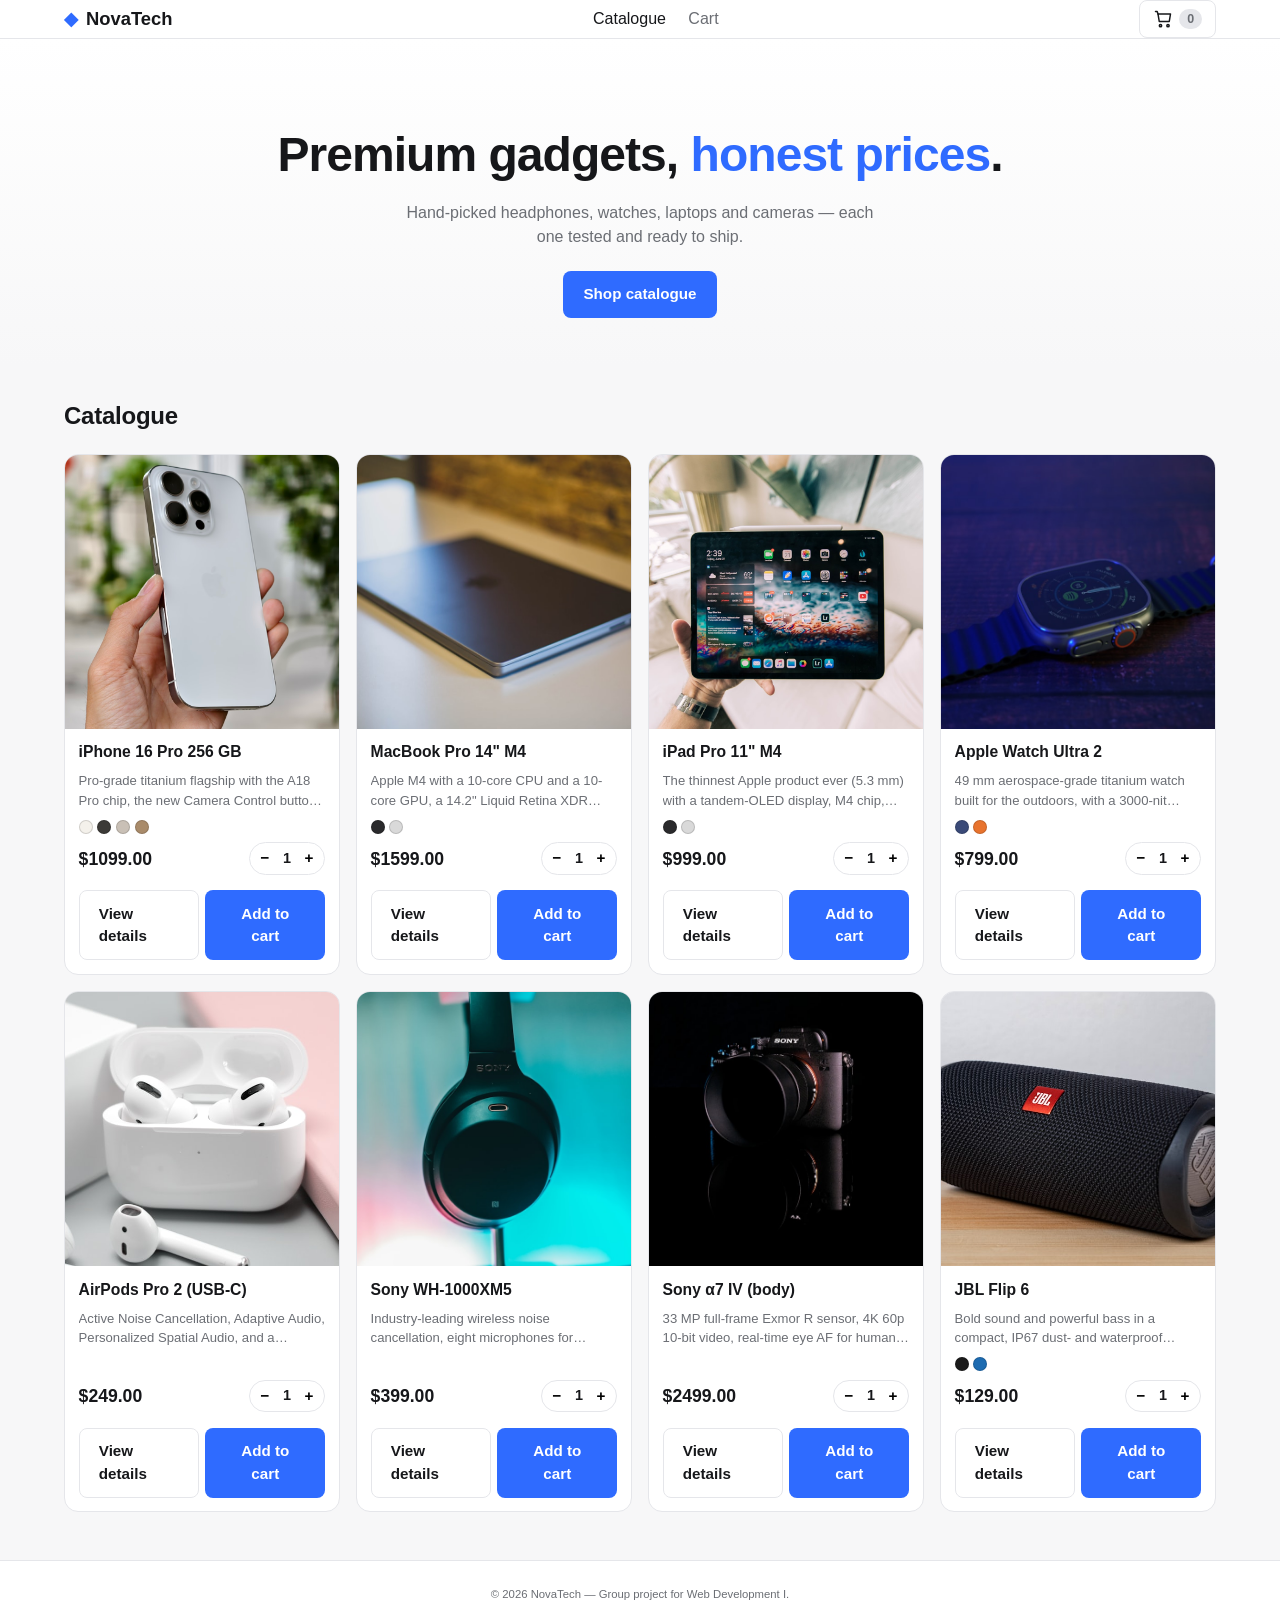
==== commit e76b2e1a: "Add slim version of NovaTech gadgets shop Co-Authored-By: Devin AI <158243242+devin-ai-integration[b" ====
--- a/index.html
+++ b/index.html
@@ -4,42 +4,27 @@
     <meta charset="UTF-8" />
     <meta name="viewport" content="width=device-width, initial-scale=1.0" />
     <title>NovaTech — Gadgets Shop</title>
-    <meta
-      name="description"
-      content="NovaTech: a curated catalogue of premium gadgets — headphones, smartwatches, laptops and more."
-    />
     <link rel="stylesheet" href="css/styles.css" />
   </head>
   <body>
     <header class="site-header">
       <div class="container header-inner">
-        <a class="logo" href="index.html" aria-label="NovaTech home">
-          <span class="logo-mark" aria-hidden="true">◆</span>
+        <a class="logo" href="index.html">
+          <span class="logo-mark">◆</span>
           <span class="logo-text">NovaTech</span>
         </a>
-        <nav class="primary-nav" aria-label="Primary">
+        <nav class="primary-nav">
           <a href="index.html" class="nav-link active">Catalogue</a>
-          <a href="#about" class="nav-link">About</a>
-          <a href="#contact" class="nav-link">Contact</a>
+          <a href="cart.html" class="nav-link">Cart</a>
         </nav>
         <a href="cart.html" class="cart-button" aria-label="Open cart">
-          <svg
-            class="cart-icon"
-            viewBox="0 0 24 24"
-            fill="none"
-            stroke="currentColor"
-            stroke-width="1.8"
-            stroke-linecap="round"
-            stroke-linejoin="round"
-            aria-hidden="true"
-          >
+          <svg class="cart-icon" viewBox="0 0 24 24" fill="none" stroke="currentColor" stroke-width="1.8" stroke-linecap="round" stroke-linejoin="round">
             <path d="M6 6h15l-1.5 9h-12z" />
             <circle cx="9" cy="20" r="1.4" />
             <circle cx="18" cy="20" r="1.4" />
             <path d="M3 3h2l1 3" />
           </svg>
-          <span class="cart-label">Cart</span>
-          <span class="cart-count" id="cart-count" aria-live="polite">0</span>
+          <span class="cart-count" id="cart-count">0</span>
         </a>
       </div>
     </header>
@@ -47,141 +32,27 @@
     <main>
       <section class="hero">
         <div class="container hero-inner">
-          <p class="eyebrow">Premium gadgets, honest prices</p>
-          <h1 class="hero-title">
-            Tools that quietly upgrade <span class="accent">your day</span>.
-          </h1>
+          <h1 class="hero-title">Premium gadgets, <span class="accent">honest prices</span>.</h1>
           <p class="hero-text">
-            Hand-picked headphones, watches, laptops and cameras — each one
-            tested, reviewed, and ready to ship.
+            Hand-picked headphones, watches, laptops and cameras — each one tested and ready to ship.
           </p>
-          <div class="hero-actions">
-            <a href="#catalogue" class="button button-primary">Shop catalogue</a>
-            <a href="cart.html" class="button button-ghost">View cart</a>
-          </div>
+          <a href="#catalogue" class="button button-primary">Shop catalogue</a>
         </div>
       </section>
 
       <section id="catalogue" class="catalogue">
         <div class="container">
-          <div class="section-head">
-            <h2 class="section-title">Catalogue</h2>
-            <p class="section-sub">
-              Hand-picked gadgets across phones, laptops, cameras and more.
-            </p>
-          </div>
-          <div class="catalog-layout">
-            <aside class="catalog-sidebar" aria-label="Filter by category">
-              <h3 class="sidebar-title">Categories</h3>
-              <ul class="category-list" id="category-list" role="list">
-                <!-- Filled by catalog.js -->
-              </ul>
-            </aside>
-            <div class="catalog-main">
-              <div class="catalog-toolbar">
-                <span class="catalog-result-count" id="catalog-result-count" aria-live="polite"></span>
-              </div>
-              <div class="product-grid" id="product-grid">
-                <!-- Filled by catalog.js -->
-              </div>
-              <p class="catalog-empty" id="catalog-empty" hidden>
-                No products in this category yet.
-              </p>
-            </div>
-          </div>
-        </div>
-      </section>
-
-      <section id="about" class="info-band">
-        <div class="container info-grid">
-          <div class="info-item">
-            <div class="info-icon" aria-hidden="true">
-              <svg
-                viewBox="0 0 24 24"
-                fill="none"
-                stroke="currentColor"
-                stroke-width="1.8"
-                stroke-linecap="round"
-                stroke-linejoin="round"
-              >
-                <path d="M3 12a9 9 0 1 0 3-6.7" />
-                <path d="M3 4v5h5" />
-              </svg>
-            </div>
-            <h3>30-day returns</h3>
-            <p>Change your mind? Send it back, no questions asked.</p>
-          </div>
-          <div class="info-item">
-            <div class="info-icon" aria-hidden="true">
-              <svg
-                viewBox="0 0 24 24"
-                fill="none"
-                stroke="currentColor"
-                stroke-width="1.8"
-                stroke-linecap="round"
-                stroke-linejoin="round"
-              >
-                <path d="M3 7h11v9H3z" />
-                <path d="M14 10h4l3 3v3h-7" />
-                <circle cx="7.5" cy="17.5" r="1.8" />
-                <circle cx="17.5" cy="17.5" r="1.8" />
-              </svg>
-            </div>
-            <h3>Fast delivery</h3>
-            <p>Free shipping on orders over $99, worldwide.</p>
-          </div>
-          <div class="info-item">
-            <div class="info-icon" aria-hidden="true">
-              <svg
-                viewBox="0 0 24 24"
-                fill="none"
-                stroke="currentColor"
-                stroke-width="1.8"
-                stroke-linecap="round"
-                stroke-linejoin="round"
-              >
-                <path d="M12 3l8 3v6c0 4.5-3.4 8.4-8 9-4.6-.6-8-4.5-8-9V6l8-3z" />
-                <path d="M9 12l2 2 4-4" />
-              </svg>
-            </div>
-            <h3>2-year warranty</h3>
-            <p>Every gadget is covered by our extended warranty.</p>
-          </div>
+          <h2 class="section-title">Catalogue</h2>
+          <div class="product-grid" id="product-grid"></div>
         </div>
       </section>
     </main>
 
-    <footer id="contact" class="site-footer">
-      <div class="container footer-inner">
-        <div>
-          <a class="logo" href="index.html">
-            <span class="logo-mark" aria-hidden="true">◆</span>
-            <span class="logo-text">NovaTech</span>
-          </a>
-          <p class="footer-text">
-            Group project for Web Development I. Built with vanilla HTML, CSS,
-            and JavaScript.
-          </p>
-        </div>
-        <div class="footer-cols">
-          <div>
-            <h4>Shop</h4>
-            <a href="index.html#catalogue">Catalogue</a>
-            <a href="cart.html">Cart</a>
-          </div>
-          <div>
-            <h4>Contact</h4>
-            <a href="mailto:hello@novatech.example">hello@novatech.example</a>
-            <a href="tel:+10000000000">+1 000 000 0000</a>
-          </div>
-        </div>
-      </div>
-      <div class="container footer-bottom">
-        <small>© <span id="year"></span> NovaTech. All rights reserved.</small>
+    <footer class="site-footer">
+      <div class="container">
+        <small>© <span id="year"></span> NovaTech — Group project for Web Development I.</small>
       </div>
     </footer>
-
-    <div class="toast" id="toast" role="status" aria-live="polite"></div>
 
     <script src="js/data.js"></script>
     <script src="js/cart-store.js"></script>
--- a/css/styles.css
+++ b/css/styles.css
@@ -1,68 +1,34 @@
-/* ----------------------------------------------------------
-   NovaTech – styles
-   Mobile-first stylesheet with three breakpoints:
-     • base   : phones        (< 640px)
-     • tablet : 640–1023px
-     • desktop: 1024px and up
----------------------------------------------------------- */
-
+/* ===== Variables & reset ===== */
 :root {
-  --bg: #f6f7fb;
+  --bg: #f7f7f8;
   --surface: #ffffff;
-  --surface-2: #f0f2f7;
-  --text: #1a1d23;
-  --text-muted: #5b6273;
-  --text-soft: #8b92a4;
-  --border: #e3e6ee;
-  --border-strong: #d4d8e3;
-  --accent: #2f4dff;
-  --accent-strong: #1f3ad9;
-  --accent-soft: #eaeefe;
-  --positive: #1f9d55;
-  --danger: #c8385a;
-  --shadow-sm: 0 1px 2px rgba(20, 24, 35, 0.04),
-    0 1px 1px rgba(20, 24, 35, 0.04);
-  --shadow-md: 0 6px 16px rgba(20, 24, 35, 0.06),
-    0 2px 4px rgba(20, 24, 35, 0.04);
-  --shadow-lg: 0 18px 40px rgba(20, 24, 35, 0.1),
-    0 4px 8px rgba(20, 24, 35, 0.04);
+  --text: #16171a;
+  --muted: #6b6e74;
+  --border: #e5e6ea;
+  --accent: #2f6bff;
+  --accent-dark: #1f54d8;
+  --shadow: 0 6px 18px rgba(20, 22, 28, 0.06);
   --radius-sm: 8px;
   --radius-md: 14px;
   --radius-lg: 20px;
-  --radius-pill: 999px;
-  --container: 1200px;
-  --transition: 180ms cubic-bezier(0.4, 0, 0.2, 1);
 }
 
 * {
   box-sizing: border-box;
 }
 
-[hidden] {
-  display: none !important;
-}
-
 html {
   -webkit-text-size-adjust: 100%;
+  overflow-x: hidden;
 }
 
 body {
   margin: 0;
-  font-family: -apple-system, BlinkMacSystemFont, 'Segoe UI', Roboto, Inter,
-    'Helvetica Neue', Arial, sans-serif;
-  font-size: 16px;
-  line-height: 1.55;
+  overflow-x: hidden;
+  font-family: -apple-system, BlinkMacSystemFont, 'Segoe UI', Roboto, sans-serif;
+  background: var(--bg);
   color: var(--text);
-  background: var(--bg);
-  -webkit-font-smoothing: antialiased;
-  -moz-osx-font-smoothing: grayscale;
-  min-height: 100vh;
-  display: flex;
-  flex-direction: column;
-}
-
-main {
-  flex: 1 0 auto;
+  line-height: 1.5;
 }
 
 img {
@@ -75,39 +41,73 @@
   text-decoration: none;
 }
 
-h1,
-h2,
-h3,
-h4 {
-  margin: 0;
-  font-weight: 600;
-  letter-spacing: -0.01em;
-  line-height: 1.2;
-}
-
-p {
-  margin: 0;
-}
-
 button {
   font: inherit;
+  cursor: pointer;
 }
 
 .container {
-  max-width: var(--container);
+  max-width: 1200px;
   margin: 0 auto;
   padding: 0 1rem;
 }
 
+/* ===== Buttons ===== */
+.button {
+  display: inline-flex;
+  align-items: center;
+  justify-content: center;
+  padding: 0.7rem 1.2rem;
+  border-radius: var(--radius-sm);
+  font-weight: 600;
+  font-size: 0.95rem;
+  border: 1px solid transparent;
+  transition: background 0.15s, color 0.15s, border 0.15s;
+}
+
+.button-primary {
+  background: var(--accent);
+  color: #fff;
+}
+.button-primary:hover {
+  background: var(--accent-dark);
+}
+.button-primary:disabled {
+  background: #93acff;
+  cursor: default;
+}
+
+.button-ghost {
+  background: transparent;
+  color: var(--text);
+  border-color: var(--border);
+}
+.button-ghost:hover {
+  border-color: var(--text);
+}
+
+.button-block {
+  width: 100%;
+}
+
+.link-btn {
+  background: none;
+  border: none;
+  padding: 0;
+  color: var(--accent);
+  font-size: 0.85rem;
+}
+.link-btn:hover {
+  text-decoration: underline;
+}
+
 /* ===== Header ===== */
 .site-header {
+  background: var(--surface);
+  border-bottom: 1px solid var(--border);
   position: sticky;
   top: 0;
-  z-index: 20;
-  background: rgba(255, 255, 255, 0.85);
-  backdrop-filter: saturate(150%) blur(10px);
-  -webkit-backdrop-filter: saturate(150%) blur(10px);
-  border-bottom: 1px solid var(--border);
+  z-index: 10;
 }
 
 .header-inner {
@@ -115,507 +115,248 @@
   align-items: center;
   justify-content: space-between;
   gap: 1rem;
-  padding: 0.85rem 1rem;
+  padding: 0.9rem 1rem;
 }
 
 .logo {
-  display: inline-flex;
+  display: flex;
   align-items: center;
   gap: 0.5rem;
   font-weight: 700;
-  letter-spacing: -0.02em;
   font-size: 1.15rem;
 }
-
 .logo-mark {
-  display: inline-grid;
-  place-items: center;
-  width: 28px;
-  height: 28px;
-  border-radius: 8px;
-  background: linear-gradient(135deg, var(--accent), #6e7bff);
-  color: #fff;
-  font-size: 0.9rem;
+  color: var(--accent);
 }
 
 .primary-nav {
   display: none;
   gap: 1.4rem;
 }
-
 .nav-link {
-  color: var(--text-muted);
+  color: var(--muted);
   font-weight: 500;
-  font-size: 0.95rem;
-  transition: color var(--transition);
-}
-
+}
 .nav-link:hover,
 .nav-link.active {
   color: var(--text);
 }
 
 .cart-button {
-  display: inline-flex;
-  align-items: center;
-  gap: 0.45rem;
-  padding: 0.5rem 0.85rem;
-  border-radius: var(--radius-pill);
-  background: var(--surface);
-  border: 1px solid var(--border);
-  box-shadow: var(--shadow-sm);
-  color: var(--text);
+  display: flex;
+  align-items: center;
+  gap: 0.4rem;
+  padding: 0.5rem 0.8rem;
+  border: 1px solid var(--border);
+  border-radius: var(--radius-sm);
+  background: var(--surface);
   font-weight: 500;
-  transition: transform var(--transition), border-color var(--transition);
-}
-
-.cart-button:hover {
-  border-color: var(--border-strong);
-  transform: translateY(-1px);
-}
-
-.cart-button.active {
-  border-color: var(--accent);
-  color: var(--accent);
-}
-
+}
 .cart-icon {
-  width: 18px;
-  height: 18px;
-}
-
-.cart-label {
-  display: none;
-}
-
+  width: 20px;
+  height: 20px;
+}
 .cart-count {
-  display: inline-grid;
-  place-items: center;
-  min-width: 22px;
-  height: 22px;
-  padding: 0 6px;
-  border-radius: var(--radius-pill);
   background: var(--accent);
   color: #fff;
+  border-radius: 999px;
+  padding: 0.05rem 0.5rem;
   font-size: 0.78rem;
-  font-weight: 600;
-  line-height: 1;
-  transition: background var(--transition);
-}
-
+  font-weight: 700;
+}
 .cart-count[data-empty='true'] {
-  background: var(--text-soft);
+  background: var(--border);
+  color: var(--muted);
 }
 
 /* ===== Hero ===== */
 .hero {
   padding: 3rem 0 2rem;
-  background: radial-gradient(
-      1200px 400px at 80% -20%,
-      rgba(47, 77, 255, 0.12),
-      transparent 60%
-    ),
-    radial-gradient(
-      900px 360px at 0% 100%,
-      rgba(110, 123, 255, 0.08),
-      transparent 60%
-    );
-}
-
+  background: linear-gradient(180deg, #fff 0%, var(--bg) 100%);
+}
 .hero-inner {
-  max-width: 760px;
-}
-
-.eyebrow {
-  display: inline-block;
-  padding: 0.3rem 0.75rem;
-  border-radius: var(--radius-pill);
-  background: var(--accent-soft);
-  color: var(--accent-strong);
-  font-size: 0.8rem;
-  font-weight: 600;
-  letter-spacing: 0.02em;
-  margin-bottom: 1rem;
-}
-
+  text-align: center;
+}
 .hero-title {
-  font-size: clamp(2rem, 5vw + 1rem, 3.4rem);
+  font-size: 1.9rem;
+  font-weight: 700;
   letter-spacing: -0.02em;
-  margin-bottom: 1rem;
-}
-
+  margin: 0 0 0.6rem;
+}
 .accent {
-  background: linear-gradient(135deg, var(--accent), #6e7bff);
-  -webkit-background-clip: text;
-  background-clip: text;
-  color: transparent;
-}
-
+  color: var(--accent);
+}
 .hero-text {
-  color: var(--text-muted);
-  font-size: 1.05rem;
-  margin-bottom: 1.5rem;
-}
-
-.hero-actions {
-  display: flex;
-  gap: 0.75rem;
-  flex-wrap: wrap;
-}
-
-/* ===== Buttons ===== */
-.button {
-  --bg: var(--accent);
-  --fg: #fff;
-  display: inline-flex;
-  align-items: center;
-  justify-content: center;
-  gap: 0.4rem;
-  padding: 0.7rem 1.2rem;
-  border-radius: var(--radius-pill);
-  border: 1px solid transparent;
-  background: var(--bg);
-  color: var(--fg);
-  font-weight: 600;
-  font-size: 0.95rem;
-  cursor: pointer;
-  transition: transform var(--transition), background var(--transition),
-    border-color var(--transition), box-shadow var(--transition),
-    color var(--transition);
-}
-
-.button:focus-visible {
-  outline: 2px solid var(--accent);
-  outline-offset: 3px;
-}
-
-.button:hover {
-  transform: translateY(-1px);
-}
-
-.button:disabled {
-  opacity: 0.7;
-  cursor: not-allowed;
-  transform: none;
-}
-
-.button-primary {
-  --bg: var(--accent);
-  --fg: #fff;
-  box-shadow: 0 6px 16px rgba(47, 77, 255, 0.25);
-}
-
-.button-primary:hover {
-  background: var(--accent-strong);
-}
-
-.button-ghost {
-  --bg: transparent;
-  --fg: var(--text);
-  border-color: var(--border-strong);
-}
-
-.button-ghost:hover {
-  background: var(--surface);
-}
-
-.button-link {
-  --bg: transparent;
-  --fg: var(--accent-strong);
-  padding: 0.4rem 0;
-  border-radius: 0;
-  font-weight: 500;
-}
-
-.button-link:hover {
-  background: transparent;
-  color: var(--accent);
-  transform: none;
-}
-
-.button-block {
-  width: 100%;
-}
-
-/* ===== Section heads ===== */
+  color: var(--muted);
+  max-width: 480px;
+  margin: 0 auto 1.4rem;
+}
+
+/* ===== Section ===== */
 .catalogue {
-  padding: 3rem 0 4rem;
-}
-
-.section-head {
-  margin-bottom: 1.75rem;
-  display: flex;
-  flex-direction: column;
-  gap: 0.35rem;
-}
-
+  padding: 2rem 0 3rem;
+}
 .section-title {
-  font-size: clamp(1.6rem, 3vw, 2.1rem);
-}
-
-.section-sub {
-  color: var(--text-muted);
+  font-size: 1.5rem;
+  font-weight: 700;
+  letter-spacing: -0.01em;
+  margin: 0 0 1.2rem;
 }
 
 /* ===== Product grid ===== */
 .product-grid {
   display: grid;
-  grid-template-columns: 1fr;
-  gap: 1.25rem;
+  grid-template-columns: repeat(2, minmax(0, 1fr));
+  gap: 1rem;
 }
 
 .product-card {
-  display: flex;
-  flex-direction: column;
-  background: var(--surface);
-  border: 1px solid var(--border);
-  border-radius: var(--radius-lg);
+  background: var(--surface);
+  border: 1px solid var(--border);
+  border-radius: var(--radius-md);
   overflow: hidden;
-  box-shadow: var(--shadow-sm);
-  transition: transform var(--transition), box-shadow var(--transition),
-    border-color var(--transition);
-}
-
+  display: flex;
+  flex-direction: column;
+  transition: transform 0.15s, box-shadow 0.15s;
+}
 .product-card:hover {
   transform: translateY(-2px);
-  border-color: var(--border-strong);
-  box-shadow: var(--shadow-md);
+  box-shadow: var(--shadow);
 }
 
 .product-media {
   display: block;
-  position: relative;
-  aspect-ratio: 4 / 3;
-  background: var(--surface-2);
+  aspect-ratio: 1 / 1;
+  background: #f0f1f3;
   overflow: hidden;
 }
-
 .product-image {
   width: 100%;
   height: 100%;
   object-fit: cover;
-  transition: transform 400ms ease;
-}
-
+  transition: transform 0.3s;
+}
 .product-card:hover .product-image {
-  transform: scale(1.04);
-}
-
-.product-badge {
-  position: absolute;
-  top: 0.85rem;
-  left: 0.85rem;
-  padding: 0.25rem 0.6rem;
-  border-radius: var(--radius-pill);
-  background: var(--text);
-  color: #fff;
-  font-size: 0.72rem;
+  transform: scale(1.03);
+}
+
+.product-body {
+  padding: 0.85rem;
+  display: flex;
+  flex-direction: column;
+  gap: 0.55rem;
+  flex: 1;
+}
+.product-name {
+  font-size: 0.98rem;
   font-weight: 600;
-  letter-spacing: 0.02em;
-  text-transform: uppercase;
-}
-
-.product-body {
-  padding: 1.1rem 1.1rem 1.2rem;
-  display: flex;
-  flex-direction: column;
-  gap: 0.7rem;
-  flex: 1;
-}
-
-.product-name {
-  font-size: 1.05rem;
-}
-
-.product-name a,
-.cart-row-name a {
-  color: inherit;
-  text-decoration: none;
-}
-
-.product-name a:hover,
-.cart-row-name a:hover {
+  margin: 0;
+  line-height: 1.3;
+}
+.product-name a:hover {
   color: var(--accent);
 }
-
 .product-desc {
-  color: var(--text-muted);
-  font-size: 0.92rem;
+  font-size: 0.82rem;
+  color: var(--muted);
+  margin: 0;
   display: -webkit-box;
-  -webkit-line-clamp: 3;
+  -webkit-line-clamp: 2;
   -webkit-box-orient: vertical;
   overflow: hidden;
 }
-
+.product-colors {
+  display: flex;
+  gap: 0.3rem;
+}
 .product-foot {
   display: flex;
   align-items: center;
   justify-content: space-between;
-  gap: 0.75rem;
+  gap: 0.5rem;
   margin-top: auto;
-}
-
+  flex-wrap: wrap;
+}
 .product-price {
-  font-size: 1.2rem;
-  font-weight: 700;
-  letter-spacing: -0.01em;
-}
-
-/* ===== Quantity control ===== */
-.qty-control,
-.cart-row-qty {
+  font-size: 1.1rem;
+  font-weight: 700;
+  white-space: nowrap;
+}
+
+.product-actions {
+  display: flex;
+  flex-direction: column;
+  gap: 0.4rem;
+  margin-top: 0.4rem;
+}
+
+/* Quantity control */
+.qty-control {
   display: inline-flex;
   align-items: center;
-  background: var(--surface-2);
-  border-radius: var(--radius-pill);
-  padding: 0.2rem;
-  gap: 0.15rem;
-}
-
+  border: 1px solid var(--border);
+  border-radius: 999px;
+  padding: 0.15rem;
+}
 .qty-btn {
-  width: 30px;
-  height: 30px;
-  border: 0;
-  border-radius: var(--radius-pill);
+  width: 26px;
+  height: 26px;
+  border-radius: 999px;
+  border: none;
   background: transparent;
-  color: var(--text);
-  font-size: 1.1rem;
-  font-weight: 600;
-  cursor: pointer;
-  transition: background var(--transition);
-}
-
+  font-size: 0.95rem;
+  font-weight: 700;
+  display: grid;
+  place-items: center;
+}
 .qty-btn:hover {
-  background: var(--surface);
-}
-
-.qty-btn:focus-visible {
-  outline: 2px solid var(--accent);
-  outline-offset: 1px;
-}
-
+  background: var(--bg);
+}
 .qty-value {
-  min-width: 24px;
+  min-width: 18px;
   text-align: center;
   font-weight: 600;
-  font-size: 0.95rem;
-}
-
-/* ===== Info band ===== */
-.info-band {
-  background: var(--surface);
-  border-top: 1px solid var(--border);
-  border-bottom: 1px solid var(--border);
-  padding: 2.25rem 0;
-}
-
-.info-grid {
-  display: grid;
-  grid-template-columns: 1fr;
-  gap: 1.5rem;
-}
-
-.info-item {
-  display: flex;
-  flex-direction: column;
-  gap: 0.4rem;
-}
-
-.info-icon {
-  display: inline-grid;
-  place-items: center;
-  width: 40px;
-  height: 40px;
-  border-radius: 10px;
-  background: var(--accent-soft);
-  color: var(--accent-strong);
-  margin-bottom: 0.4rem;
-}
-
-.info-icon svg {
-  width: 22px;
-  height: 22px;
-}
-
-.info-item h3 {
-  font-size: 1.05rem;
-}
-
-.info-item p {
-  color: var(--text-muted);
-  font-size: 0.95rem;
-}
-
-/* ===== Footer ===== */
-.site-footer {
-  background: var(--surface);
-  border-top: 1px solid var(--border);
-  margin-top: auto;
-  padding: 2rem 0 1rem;
-}
-
-.footer-inner {
-  display: grid;
-  grid-template-columns: 1fr;
-  gap: 1.5rem;
-  margin-bottom: 1.25rem;
-}
-
-.footer-text {
-  color: var(--text-muted);
-  font-size: 0.92rem;
-  margin-top: 0.6rem;
-}
-
-.footer-cols {
-  display: grid;
-  grid-template-columns: 1fr 1fr;
-  gap: 1.5rem;
-}
-
-.footer-cols h4 {
-  font-size: 0.85rem;
-  text-transform: uppercase;
-  letter-spacing: 0.06em;
-  margin-bottom: 0.5rem;
-  color: var(--text-soft);
-}
-
-.footer-cols a {
-  display: block;
-  color: var(--text-muted);
-  padding: 0.15rem 0;
-  font-size: 0.95rem;
-  transition: color var(--transition);
-}
-
-.footer-cols a:hover {
-  color: var(--text);
-}
-
-.footer-bottom {
-  border-top: 1px solid var(--border);
-  padding-top: 1rem;
-  color: var(--text-soft);
+  font-size: 0.9rem;
+}
+
+/* Swatches */
+.swatch {
+  display: inline-block;
+  background: var(--swatch-color, #ddd);
+  border: 1px solid rgba(0, 0, 0, 0.15);
+  border-radius: 999px;
+}
+.swatch--xs {
+  width: 14px;
+  height: 14px;
+}
+.swatch--inline {
+  width: 12px;
+  height: 12px;
+  vertical-align: middle;
+}
+.swatch--lg {
+  width: 32px;
+  height: 32px;
+  cursor: pointer;
+  transition: transform 0.15s;
+}
+.swatch--lg:hover {
+  transform: scale(1.1);
+}
+.swatch--lg.is-active {
+  outline: 2px solid var(--accent);
+  outline-offset: 2px;
 }
 
 /* ===== Cart page ===== */
 .cart-page {
-  padding: 2.5rem 0 4rem;
-}
-
-.page-head {
-  margin-bottom: 1.75rem;
-}
-
+  padding: 2rem 0 3rem;
+}
 .page-title {
-  font-size: clamp(1.8rem, 3vw, 2.3rem);
-  letter-spacing: -0.02em;
-}
-
-.page-sub {
-  color: var(--text-muted);
-  margin-top: 0.35rem;
+  font-size: 1.7rem;
+  font-weight: 700;
+  margin: 0 0 1.5rem;
 }
 
 .cart-layout {
@@ -627,414 +368,158 @@
 .cart-items {
   display: flex;
   flex-direction: column;
-  gap: 1rem;
+  gap: 0.8rem;
 }
 
 .cart-row {
-  display: grid;
-  grid-template-columns: 84px 1fr;
-  grid-template-areas:
-    'media info'
-    'qty   price';
-  gap: 0.85rem 1rem;
   background: var(--surface);
   border: 1px solid var(--border);
   border-radius: var(--radius-md);
   padding: 0.9rem;
-  align-items: center;
-}
-
+  display: grid;
+  grid-template-columns: 80px 1fr;
+  gap: 0.8rem;
+  align-items: center;
+}
 .cart-row-media {
-  grid-area: media;
-  display: block;
-  width: 84px;
-  height: 84px;
-  border-radius: 10px;
+  width: 80px;
+  height: 80px;
+  border-radius: var(--radius-sm);
   overflow: hidden;
-  background: var(--surface-2);
-}
-
+  background: #f0f1f3;
+}
 .cart-row-media img {
   width: 100%;
   height: 100%;
   object-fit: cover;
 }
-
 .cart-row-info {
-  grid-area: info;
   min-width: 0;
 }
-
 .cart-row-name {
-  font-size: 1rem;
-  margin-bottom: 0.25rem;
-}
-
-.cart-row-desc {
-  font-size: 0.85rem;
-  color: var(--text-muted);
-  display: -webkit-box;
-  -webkit-line-clamp: 2;
-  -webkit-box-orient: vertical;
-  overflow: hidden;
-  margin-bottom: 0.4rem;
-}
-
-.link-btn {
-  border: 0;
-  background: transparent;
-  padding: 0;
-  color: var(--danger);
-  font-size: 0.85rem;
-  font-weight: 500;
-  cursor: pointer;
-}
-
-.link-btn:hover {
-  text-decoration: underline;
-}
-
+  margin: 0 0 0.3rem;
+  font-size: 0.95rem;
+  font-weight: 600;
+}
+.cart-row-color {
+  display: flex;
+  align-items: center;
+  gap: 0.4rem;
+  font-size: 0.8rem;
+  color: var(--muted);
+  margin-bottom: 0.3rem;
+}
 .cart-row-qty {
-  grid-area: qty;
-  justify-self: start;
-}
-
+  grid-column: 1 / -1;
+  display: inline-flex;
+  align-items: center;
+  border: 1px solid var(--border);
+  border-radius: 999px;
+  padding: 0.15rem;
+  width: fit-content;
+}
 .cart-row-price {
-  grid-area: price;
-  text-align: right;
-  justify-self: end;
-}
-
+  grid-column: 1 / -1;
+  display: flex;
+  justify-content: space-between;
+  align-items: baseline;
+  border-top: 1px solid var(--border);
+  padding-top: 0.6rem;
+}
 .cart-row-line-total {
-  font-weight: 700;
   font-size: 1.1rem;
-}
-
+  font-weight: 700;
+}
 .cart-row-unit {
-  color: var(--text-soft);
-  font-size: 0.82rem;
-}
-
+  font-size: 0.78rem;
+  color: var(--muted);
+}
+
+/* Cart summary */
 .cart-summary {
   background: var(--surface);
   border: 1px solid var(--border);
   border-radius: var(--radius-md);
-  padding: 1.25rem;
-  display: flex;
-  flex-direction: column;
-  gap: 0.75rem;
+  padding: 1.2rem;
+  display: flex;
+  flex-direction: column;
+  gap: 0.8rem;
   align-self: start;
 }
-
 .summary-title {
-  font-size: 1.05rem;
-  margin-bottom: 0.25rem;
-}
-
+  font-size: 1.1rem;
+  font-weight: 700;
+  margin: 0 0 0.4rem;
+}
 .summary-list {
   margin: 0;
-  padding: 0;
-  display: flex;
-  flex-direction: column;
-  gap: 0.4rem;
-}
-
+  display: flex;
+  flex-direction: column;
+  gap: 0.5rem;
+}
 .summary-row {
   display: flex;
   justify-content: space-between;
-  font-size: 0.95rem;
-  color: var(--text-muted);
-}
-
-.summary-row dt,
+}
+.summary-row dt {
+  color: var(--muted);
+}
 .summary-row dd {
   margin: 0;
-}
-
-.summary-row dd {
-  color: var(--text);
-  font-weight: 500;
-}
-
+  font-weight: 600;
+}
 .summary-total {
   border-top: 1px solid var(--border);
-  padding-top: 0.65rem;
-  margin-top: 0.4rem;
-  font-size: 1.05rem;
-}
-
-.summary-total dt,
-.summary-total dd {
-  font-weight: 700;
-  color: var(--text);
-}
-
-.summary-note {
-  font-size: 0.85rem;
-  color: var(--text-muted);
-  background: var(--surface-2);
-  padding: 0.5rem 0.7rem;
-  border-radius: 8px;
-}
-
-.summary-note[data-tone='positive'] {
-  background: rgba(31, 157, 85, 0.1);
-  color: var(--positive);
-}
-
-/* Empty cart state */
+  padding-top: 0.6rem;
+  font-size: 1.1rem;
+}
+
 .cart-empty {
   text-align: center;
   padding: 3rem 1rem;
-  display: flex;
-  flex-direction: column;
-  align-items: center;
-  gap: 0.75rem;
-}
-
-.empty-art {
-  font-size: 3rem;
-  color: var(--text-soft);
-  margin-bottom: 0.25rem;
-}
-
+  background: var(--surface);
+  border: 1px solid var(--border);
+  border-radius: var(--radius-md);
+}
 .cart-empty h2 {
-  font-size: 1.5rem;
-}
-
+  margin: 0 0 0.5rem;
+}
 .cart-empty p {
-  color: var(--text-muted);
-  margin-bottom: 0.75rem;
-}
-
-/* ===== Toast ===== */
-.toast {
-  position: fixed;
-  left: 50%;
-  bottom: 24px;
-  transform: translate(-50%, 20px);
-  background: #1a1d23;
-  color: #fff;
-  padding: 0.7rem 1.1rem;
-  border-radius: var(--radius-pill);
+  color: var(--muted);
+  margin: 0 0 1.2rem;
+}
+
+/* ===== Product detail page ===== */
+.product-detail {
+  padding: 2rem 0 3rem;
+}
+.back-link {
+  display: inline-block;
+  color: var(--muted);
+  margin-bottom: 1rem;
   font-size: 0.9rem;
-  font-weight: 500;
-  box-shadow: var(--shadow-lg);
-  opacity: 0;
-  pointer-events: none;
-  transition: transform var(--transition), opacity var(--transition);
-  z-index: 50;
-}
-
-.toast[data-visible='true'] {
-  opacity: 1;
-  transform: translate(-50%, 0);
-}
-
-/* =========================================================
-   Tablet — 640px and up
-========================================================= */
-@media (min-width: 640px) {
-  .container {
-    padding: 0 1.5rem;
-  }
-
-  .hero {
-    padding: 4rem 0 3rem;
-  }
-
-  .cart-label {
-    display: inline;
-  }
-
-  .product-grid {
-    grid-template-columns: repeat(2, 1fr);
-    gap: 1.5rem;
-  }
-
-  .info-grid {
-    grid-template-columns: repeat(3, 1fr);
-  }
-
-  .footer-inner {
-    grid-template-columns: 1fr 1fr;
-  }
-
-  .cart-row {
-    grid-template-columns: 110px 1fr auto auto;
-    grid-template-areas: 'media info qty price';
-    gap: 1rem 1.25rem;
-    padding: 1rem 1.1rem;
-  }
-
-  .cart-row-media {
-    width: 110px;
-    height: 110px;
-  }
-}
-
-/* =========================================================
-   Desktop — 1024px and up
-========================================================= */
-@media (min-width: 1024px) {
-  .container {
-    padding: 0 2rem;
-  }
-
-  .primary-nav {
-    display: inline-flex;
-  }
-
-  .product-grid {
-    grid-template-columns: repeat(4, 1fr);
-    gap: 1.75rem;
-  }
-
-  .cart-layout {
-    grid-template-columns: minmax(0, 1fr) 400px;
-    gap: 2rem;
-  }
-
-  .footer-inner {
-    grid-template-columns: 2fr 1fr 1fr;
-  }
-}
-
-/* =========================================================
-   Color swatches (used on cards, cart rows, and detail page)
-========================================================= */
-.swatch {
-  --swatch-color: #d0d3da;
-  display: inline-block;
-  width: 18px;
-  height: 18px;
-  border-radius: 50%;
-  background: var(--swatch-color);
-  border: 1px solid rgba(20, 24, 35, 0.12);
-  box-shadow: inset 0 0 0 2px var(--surface);
-  cursor: pointer;
-  padding: 0;
-  vertical-align: middle;
-  transition: transform var(--transition), box-shadow var(--transition);
-}
-
-.swatch--xs {
-  width: 14px;
-  height: 14px;
-  cursor: default;
-}
-
-.swatch--inline {
-  width: 12px;
-  height: 12px;
-  cursor: default;
-  box-shadow: inset 0 0 0 1.5px var(--surface);
-}
-
-.swatch--lg {
-  width: 30px;
-  height: 30px;
-  border: 2px solid var(--border);
-  box-shadow: inset 0 0 0 3px var(--surface);
-}
-
-.swatch--lg:hover {
-  transform: scale(1.06);
-}
-
-.swatch--lg:focus-visible {
-  outline: 2px solid var(--accent);
-  outline-offset: 2px;
-}
-
-.swatch.is-active {
-  border-color: var(--accent);
-  box-shadow: inset 0 0 0 3px var(--surface), 0 0 0 2px var(--accent);
-}
-
-/* =========================================================
-   Product card extras
-========================================================= */
-.product-colors {
-  display: flex;
-  align-items: center;
-  gap: 0.35rem;
-  margin-top: -0.1rem;
-}
-
-.product-colors-more {
-  font-size: 0.78rem;
-  color: var(--text-muted);
-  margin-left: 0.15rem;
-}
-
-.product-actions {
-  display: grid;
-  gap: 0.5rem;
-  margin-top: auto;
-}
-
-/* Cart row: show selected colour next to name */
-.cart-row-color {
-  display: inline-flex;
-  align-items: center;
-  gap: 0.4rem;
-  font-size: 0.85rem;
-  color: var(--text-muted);
-  margin-top: 0.1rem;
-}
-
-/* =========================================================
-   Product detail page
-========================================================= */
-.product-detail {
-  padding: 1.5rem 0 3rem;
-}
-
-.breadcrumb {
-  font-size: 0.88rem;
-  color: var(--text-muted);
-  display: flex;
-  align-items: center;
-  flex-wrap: wrap;
-  gap: 0.4rem;
-  margin-bottom: 1.5rem;
-}
-
-.breadcrumb a {
-  color: var(--text-muted);
-  transition: color var(--transition);
-}
-
-.breadcrumb a:hover {
-  color: var(--accent);
-}
-
-.breadcrumb span[aria-hidden='true'] {
-  color: var(--text-soft);
+}
+.back-link:hover {
+  color: var(--text);
 }
 
 .product-layout {
   display: grid;
   grid-template-columns: 1fr;
   gap: 1.5rem;
-  margin-bottom: 2.5rem;
-}
-
-.product-gallery-frame {
-  position: relative;
-  background: var(--surface);
-  border-radius: var(--radius-lg);
+}
+
+.product-gallery {
+  background: var(--surface);
+  border: 1px solid var(--border);
+  border-radius: var(--radius-md);
   overflow: hidden;
-  border: 1px solid var(--border);
-  aspect-ratio: 4 / 3;
-}
-
+  aspect-ratio: 1 / 1;
+}
 .product-gallery-image {
   width: 100%;
   height: 100%;
   object-fit: cover;
-  transition: opacity var(--transition);
 }
 
 .product-summary {
@@ -1042,668 +527,134 @@
   flex-direction: column;
   gap: 1rem;
 }
-
 .product-title {
+  font-size: 1.5rem;
+  font-weight: 700;
+  margin: 0;
+}
+.product-tagline {
+  color: var(--muted);
+  margin: 0;
+}
+.product-price-lg {
   font-size: 1.7rem;
-  letter-spacing: -0.02em;
-}
-
-.product-tagline {
-  color: var(--text-muted);
-  font-size: 1rem;
-  line-height: 1.55;
-}
-
-.product-price-row {
-  display: flex;
-  align-items: baseline;
-  gap: 0.75rem;
-}
-
-.product-price-lg {
-  font-size: 1.6rem;
-  font-weight: 700;
-  letter-spacing: -0.02em;
+  font-weight: 700;
 }
 
 .product-color-section {
   display: flex;
   flex-direction: column;
-  gap: 0.55rem;
-  padding: 0.85rem 0;
+  gap: 0.6rem;
+}
+.product-color-head {
+  font-size: 0.9rem;
+}
+.product-color-label {
+  color: var(--muted);
+}
+.product-color-name {
+  font-weight: 600;
+}
+.product-swatches {
+  display: flex;
+  gap: 0.6rem;
+}
+
+.product-buy-row {
+  display: flex;
+  gap: 0.8rem;
+  align-items: center;
+}
+
+.specs-heading {
+  font-size: 1.1rem;
+  font-weight: 700;
+  margin: 1rem 0 0.4rem;
   border-top: 1px solid var(--border);
-  border-bottom: 1px solid var(--border);
-}
-
-.product-color-head {
-  display: flex;
-  align-items: baseline;
-  justify-content: space-between;
-  gap: 0.5rem;
-}
-
-.product-color-label {
-  font-size: 0.78rem;
-  font-weight: 600;
-  letter-spacing: 0.04em;
-  text-transform: uppercase;
-  color: var(--text-soft);
-}
-
-.product-color-name {
-  font-size: 0.95rem;
-  font-weight: 500;
-  color: var(--text);
-}
-
-.product-swatches {
-  display: flex;
-  flex-wrap: wrap;
-  gap: 0.6rem;
-  align-items: center;
-}
-
-.product-buy-row {
-  display: flex;
-  align-items: center;
-  gap: 0.75rem;
-  flex-wrap: wrap;
-  margin-top: 0.25rem;
-}
-
-.product-buy-row .button {
-  flex: 1 1 auto;
-  min-width: 0;
-}
-
-.product-perks {
-  list-style: none;
-  padding: 0;
-  margin: 0.25rem 0 0;
-  display: grid;
-  gap: 0.4rem;
-  font-size: 0.9rem;
-  color: var(--text-muted);
-}
-
-.product-perks li {
-  position: relative;
-  padding-left: 1.1rem;
-}
-
-.product-perks li::before {
-  content: '';
-  position: absolute;
-  left: 0;
-  top: 0.55rem;
-  width: 6px;
-  height: 6px;
-  border-radius: 50%;
-  background: var(--accent);
-}
-
-/* Specifications */
-.product-specs {
-  margin-top: 1.5rem;
-}
-
+  padding-top: 1rem;
+}
 .spec-list {
   display: grid;
-  grid-template-columns: 1fr;
-  gap: 0;
-  margin: 1rem 0 0;
-  border-top: 1px solid var(--border);
-}
-
-.spec-list dt,
+  grid-template-columns: 1fr 1fr;
+  gap: 0.5rem 1rem;
+  margin: 0;
+  font-size: 0.9rem;
+}
+.spec-list dt {
+  color: var(--muted);
+}
 .spec-list dd {
   margin: 0;
-  padding: 0.85rem 0.25rem;
-  border-bottom: 1px solid var(--border);
-}
-
-.spec-list dt {
-  font-weight: 600;
-  color: var(--text);
-  font-size: 0.9rem;
-}
-
-.spec-list dd {
-  color: var(--text-muted);
-  font-size: 0.95rem;
-  padding-left: 0;
-}
-
-/* =========================================================
-   Product detail page — responsive overrides
-========================================================= */
-@media (min-width: 640px) {
-  .product-layout {
-    grid-template-columns: minmax(0, 1.05fr) minmax(0, 1fr);
-    gap: 2rem;
-  }
-
-  .product-detail {
-    padding: 2rem 0 3.5rem;
-  }
-
-  .spec-list {
-    grid-template-columns: minmax(160px, 220px) 1fr;
-    column-gap: 1.5rem;
-  }
-
-  .spec-list dt,
-  .spec-list dd {
-    padding: 0.95rem 0.25rem;
-  }
-}
-
-@media (min-width: 1024px) {
-  .product-layout {
-    grid-template-columns: minmax(0, 1.1fr) minmax(0, 0.9fr);
-    gap: 2.75rem;
-  }
-
-  .product-title {
-    font-size: 2rem;
-  }
-
-  .product-price-lg {
-    font-size: 1.85rem;
-  }
-}
-
-/* =========================================================
-   Catalog layout — category sidebar + product grid
-========================================================= */
-.catalog-layout {
-  display: grid;
-  grid-template-columns: 1fr;
-  gap: 1.25rem;
-  align-items: start;
-}
-
-.catalog-sidebar {
-  background: var(--surface);
-  border: 1px solid var(--border);
-  border-radius: var(--radius-md);
-  padding: 1rem;
-}
-
-.sidebar-title {
-  font-size: 0.78rem;
-  font-weight: 600;
-  letter-spacing: 0.05em;
-  text-transform: uppercase;
-  color: var(--text-soft);
-  margin-bottom: 0.6rem;
-}
-
-.category-list {
-  list-style: none;
-  margin: 0;
-  padding: 0;
-  display: flex;
-  gap: 0.4rem;
-  overflow-x: auto;
-  scrollbar-width: thin;
-}
-
-.category-link {
-  display: inline-flex;
-  align-items: center;
-  gap: 0.5rem;
-  padding: 0.55rem 0.85rem;
-  background: var(--surface-2);
-  border: 1px solid var(--border);
-  border-radius: var(--radius-pill);
-  font-size: 0.9rem;
-  color: var(--text);
-  cursor: pointer;
-  white-space: nowrap;
-  transition: background var(--transition), border-color var(--transition),
-    color var(--transition);
-}
-
-.category-link:hover {
-  border-color: var(--border-strong);
-  background: var(--surface);
-}
-
-.category-link.is-active {
-  background: var(--accent);
-  color: #fff;
-  border-color: var(--accent);
-}
-
-.category-count {
-  font-size: 0.75rem;
   font-weight: 500;
-  background: rgba(0, 0, 0, 0.06);
-  padding: 0.1rem 0.45rem;
-  border-radius: 999px;
-  color: inherit;
-  opacity: 0.85;
-}
-
-.category-link.is-active .category-count {
-  background: rgba(255, 255, 255, 0.22);
-}
-
-.catalog-toolbar {
-  display: flex;
-  justify-content: space-between;
-  align-items: center;
-  margin-bottom: 1rem;
-}
-
-.catalog-result-count {
-  font-size: 0.9rem;
-  color: var(--text-muted);
-}
-
-.catalog-empty {
+}
+
+.empty-state {
   text-align: center;
   padding: 3rem 1rem;
-  color: var(--text-muted);
-  background: var(--surface);
-  border: 1px dashed var(--border);
-  border-radius: var(--radius-md);
-}
-
-/* =========================================================
-   Cart side column — wraps summary + payment + actions
-========================================================= */
-.cart-side {
-  display: flex;
-  flex-direction: column;
-  gap: 1rem;
-}
-
-.cart-side-actions {
-  display: flex;
-  flex-direction: column;
-  gap: 0.5rem;
-  align-items: stretch;
-}
-
-/* =========================================================
-   Payment section
-========================================================= */
-.cart-payment {
-  background: var(--surface);
-  border: 1px solid var(--border);
-  border-radius: var(--radius-md);
-  padding: 1.25rem;
-  display: flex;
-  flex-direction: column;
-  gap: 1rem;
-}
-
-.cart-payment.is-disabled {
-  opacity: 0.55;
-  pointer-events: none;
-}
-
-.payment-methods {
-  display: grid;
-  grid-template-columns: repeat(3, 1fr);
-  gap: 0.5rem;
-}
-
-.payment-method {
-  display: flex;
-  flex-direction: column;
-  align-items: center;
-  justify-content: center;
-  gap: 0.35rem;
-  padding: 0.65rem 0.4rem;
-  background: var(--surface-2);
-  border: 1px solid var(--border);
-  border-radius: var(--radius-md);
+}
+
+/* ===== Footer ===== */
+.site-footer {
+  border-top: 1px solid var(--border);
+  background: var(--surface);
+  padding: 1.4rem 0;
+  text-align: center;
+  color: var(--muted);
   font-size: 0.85rem;
-  color: var(--text);
-  cursor: pointer;
-  transition: border-color var(--transition), background var(--transition),
-    transform var(--transition);
-}
-
-.payment-method:hover {
-  border-color: var(--border-strong);
-  background: var(--surface);
-}
-
-.payment-method.is-active {
-  border-color: var(--accent);
-  background: var(--surface);
-  box-shadow: 0 0 0 2px rgba(35, 89, 228, 0.12);
-}
-
-.payment-method-glyph {
-  display: inline-flex;
-  align-items: center;
-  justify-content: center;
-  width: 38px;
-  height: 26px;
-  border-radius: 6px;
-  background: #fff;
-  border: 1px solid var(--border);
-  color: var(--text);
-  font-size: 0.7rem;
-  font-weight: 700;
-  letter-spacing: 0.02em;
-}
-
-.payment-method-glyph svg {
-  width: 26px;
-  height: 18px;
-  display: block;
-}
-
-.payment-method-glyph--kaspi {
-  background: #f14635;
-  color: #fff;
-  border-color: #d83020;
-  font-size: 0.68rem;
-  letter-spacing: 0;
-  padding: 0 4px;
-}
-
-.payment-method-glyph--apple {
-  background: #000;
-  color: #fff;
-  border-color: #000;
-}
-
-.payment-method-glyph--apple svg {
-  width: 14px;
-  height: 18px;
-}
-
-.payment-method-label {
-  font-weight: 500;
-}
-
-.payment-panel {
-  display: flex;
-  flex-direction: column;
-  gap: 0.85rem;
-}
-
-/* Card preview */
-.payment-card-preview {
-  background: linear-gradient(135deg, #1f2435 0%, #303a55 50%, #5a6d99 100%);
-  color: #fff;
-  border-radius: 14px;
-  padding: 1rem 1.1rem 0.95rem;
-  box-shadow: var(--shadow-md);
-  display: flex;
-  flex-direction: column;
-  gap: 0.85rem;
-}
-
-.payment-card-top {
-  display: flex;
-  justify-content: space-between;
-  align-items: center;
-}
-
-.payment-card-chip {
-  width: 32px;
-  height: 22px;
-  background: linear-gradient(135deg, #d8c98e, #b9a25c);
-  border-radius: 4px;
-  position: relative;
-}
-
-.payment-card-chip::before,
-.payment-card-chip::after {
-  content: '';
-  position: absolute;
-  left: 6px;
-  right: 6px;
-  height: 1px;
-  background: rgba(0, 0, 0, 0.18);
-}
-
-.payment-card-chip::before {
-  top: 7px;
-}
-
-.payment-card-chip::after {
-  bottom: 7px;
-}
-
-.payment-card-network {
-  font-family: 'Helvetica Neue', Helvetica, Arial, sans-serif;
-  font-style: italic;
-  font-weight: 700;
-  font-size: 1.2rem;
-  letter-spacing: 0.06em;
-  color: #fff;
-}
-
-.payment-card-number {
-  font-family: 'Menlo', 'Consolas', 'Courier New', monospace;
-  font-size: 1.05rem;
-  letter-spacing: 0.12em;
-  color: #fff;
-}
-
-.payment-card-meta {
-  display: flex;
-  justify-content: space-between;
-  gap: 1rem;
-}
-
-.payment-card-meta-label {
-  display: block;
-  font-size: 0.65rem;
-  letter-spacing: 0.06em;
-  text-transform: uppercase;
-  color: rgba(255, 255, 255, 0.6);
-}
-
-.payment-card-meta-value {
-  display: block;
-  font-size: 0.92rem;
-  font-weight: 500;
-  margin-top: 0.15rem;
-}
-
-/* Forms */
-.payment-form {
-  display: flex;
-  flex-direction: column;
-  gap: 0.7rem;
-}
-
-.payment-field {
-  display: flex;
-  flex-direction: column;
-  gap: 0.3rem;
-}
-
-.payment-field-label {
-  font-size: 0.78rem;
-  font-weight: 600;
-  letter-spacing: 0.04em;
-  text-transform: uppercase;
-  color: var(--text-soft);
-}
-
-.payment-field input {
-  width: 100%;
-  padding: 0.65rem 0.75rem;
-  font-size: 0.95rem;
-  background: var(--surface-2);
-  border: 1px solid var(--border);
-  border-radius: 10px;
-  color: var(--text);
-  font-family: inherit;
-  transition: border-color var(--transition), box-shadow var(--transition);
-}
-
-.payment-field input::placeholder {
-  color: var(--text-soft);
-}
-
-.payment-field input:focus {
-  outline: none;
-  border-color: var(--accent);
-  box-shadow: 0 0 0 3px rgba(35, 89, 228, 0.15);
-}
-
-.payment-field-error {
-  border-color: var(--danger) !important;
-  box-shadow: 0 0 0 3px rgba(220, 53, 69, 0.15) !important;
-}
-
-.payment-grid {
-  display: grid;
-  grid-template-columns: 1fr 1fr 1fr;
-  gap: 0.55rem;
-}
-
-.payment-text {
-  font-size: 0.9rem;
-  color: var(--text-muted);
-  line-height: 1.5;
-}
-
-/* Kaspi panel */
-.kaspi-banner {
-  background: linear-gradient(135deg, #f14635 0%, #d83020 100%);
-  color: #fff;
-  border-radius: 12px;
-  padding: 0.95rem 1rem;
-  display: flex;
-  flex-direction: column;
-  gap: 0.4rem;
-}
-
-.kaspi-logo {
-  font-family: 'Helvetica Neue', Helvetica, Arial, sans-serif;
-  font-style: italic;
-  font-weight: 700;
-  font-size: 1.4rem;
-  letter-spacing: -0.01em;
-}
-
-.kaspi-text {
-  font-size: 0.85rem;
-  line-height: 1.45;
-  color: rgba(255, 255, 255, 0.92);
-}
-
-/* Pay button variants and layout */
-.button-lg {
-  padding: 0.85rem 1.1rem;
-  font-size: 1rem;
-}
-
-.button-kaspi {
-  background: #f14635;
-  color: #fff;
-  border-color: #f14635;
-}
-
-.button-kaspi:hover {
-  background: #d83020;
-  border-color: #d83020;
-}
-
-.button-black {
-  background: #0d0d0d;
-  color: #fff;
-  border-color: #0d0d0d;
-}
-
-.button-black:hover {
-  background: #1a1a1a;
-  border-color: #1a1a1a;
-}
-
-.pay-btn {
-  display: inline-flex;
-  align-items: center;
-  justify-content: center;
-  gap: 0.5rem;
-}
-
-.pay-btn-amount {
-  font-weight: 700;
-}
-
-.pay-btn-amount::before {
-  content: '— ';
-  opacity: 0.6;
-}
-
-.apple-pay-glyph {
-  width: 14px;
-  height: 18px;
-  display: inline-block;
-}
-
-/* =========================================================
-   Catalog + cart layout — responsive overrides
-========================================================= */
+}
+
+/* ===== Tablet (≥640px) ===== */
 @media (min-width: 640px) {
-  .payment-methods {
-    gap: 0.6rem;
-  }
-
-  .payment-method {
-    padding: 0.75rem 0.5rem;
-    font-size: 0.9rem;
-  }
-}
-
+  .container {
+    padding: 0 1.5rem;
+  }
+  .hero-title {
+    font-size: 2.4rem;
+  }
+  .product-grid {
+    grid-template-columns: repeat(3, minmax(0, 1fr));
+  }
+  .product-actions {
+    flex-direction: row;
+  }
+  .cart-row {
+    grid-template-columns: 100px 1fr auto auto;
+  }
+  .cart-row-media {
+    width: 100px;
+    height: 100px;
+  }
+  .cart-row-qty {
+    grid-column: auto;
+  }
+  .cart-row-price {
+    grid-column: auto;
+    border-top: none;
+    padding-top: 0;
+    flex-direction: column;
+    align-items: flex-end;
+    gap: 0.2rem;
+  }
+  .product-layout {
+    grid-template-columns: 1fr 1fr;
+  }
+  .primary-nav {
+    display: flex;
+  }
+}
+
+/* ===== Desktop (≥1024px) ===== */
 @media (min-width: 1024px) {
-  .catalog-layout {
-    grid-template-columns: 220px minmax(0, 1fr);
-    gap: 2rem;
-  }
-
-  .catalog-sidebar {
-    padding: 1.1rem 1rem;
-    position: sticky;
-    top: 1rem;
-  }
-
-  .category-list {
-    flex-direction: column;
-    gap: 0.25rem;
-    overflow: visible;
-  }
-
-  .category-link {
-    justify-content: space-between;
-    width: 100%;
-    padding: 0.55rem 0.75rem;
-    background: transparent;
-    border-color: transparent;
-    border-radius: 10px;
-  }
-
-  .category-link:hover {
-    background: var(--surface-2);
-    border-color: var(--surface-2);
-  }
-
-  .category-link.is-active {
-    background: var(--accent);
-    border-color: var(--accent);
-  }
-}
-
-/* Reduce motion */
-@media (prefers-reduced-motion: reduce) {
-  *,
-  *::before,
-  *::after {
-    transition: none !important;
-    animation: none !important;
-  }
-}
+  .hero {
+    padding: 5rem 0 3rem;
+  }
+  .hero-title {
+    font-size: 3rem;
+  }
+  .product-grid {
+    grid-template-columns: repeat(4, minmax(0, 1fr));
+  }
+  .cart-layout {
+    grid-template-columns: minmax(0, 1fr) 320px;
+  }
+}
